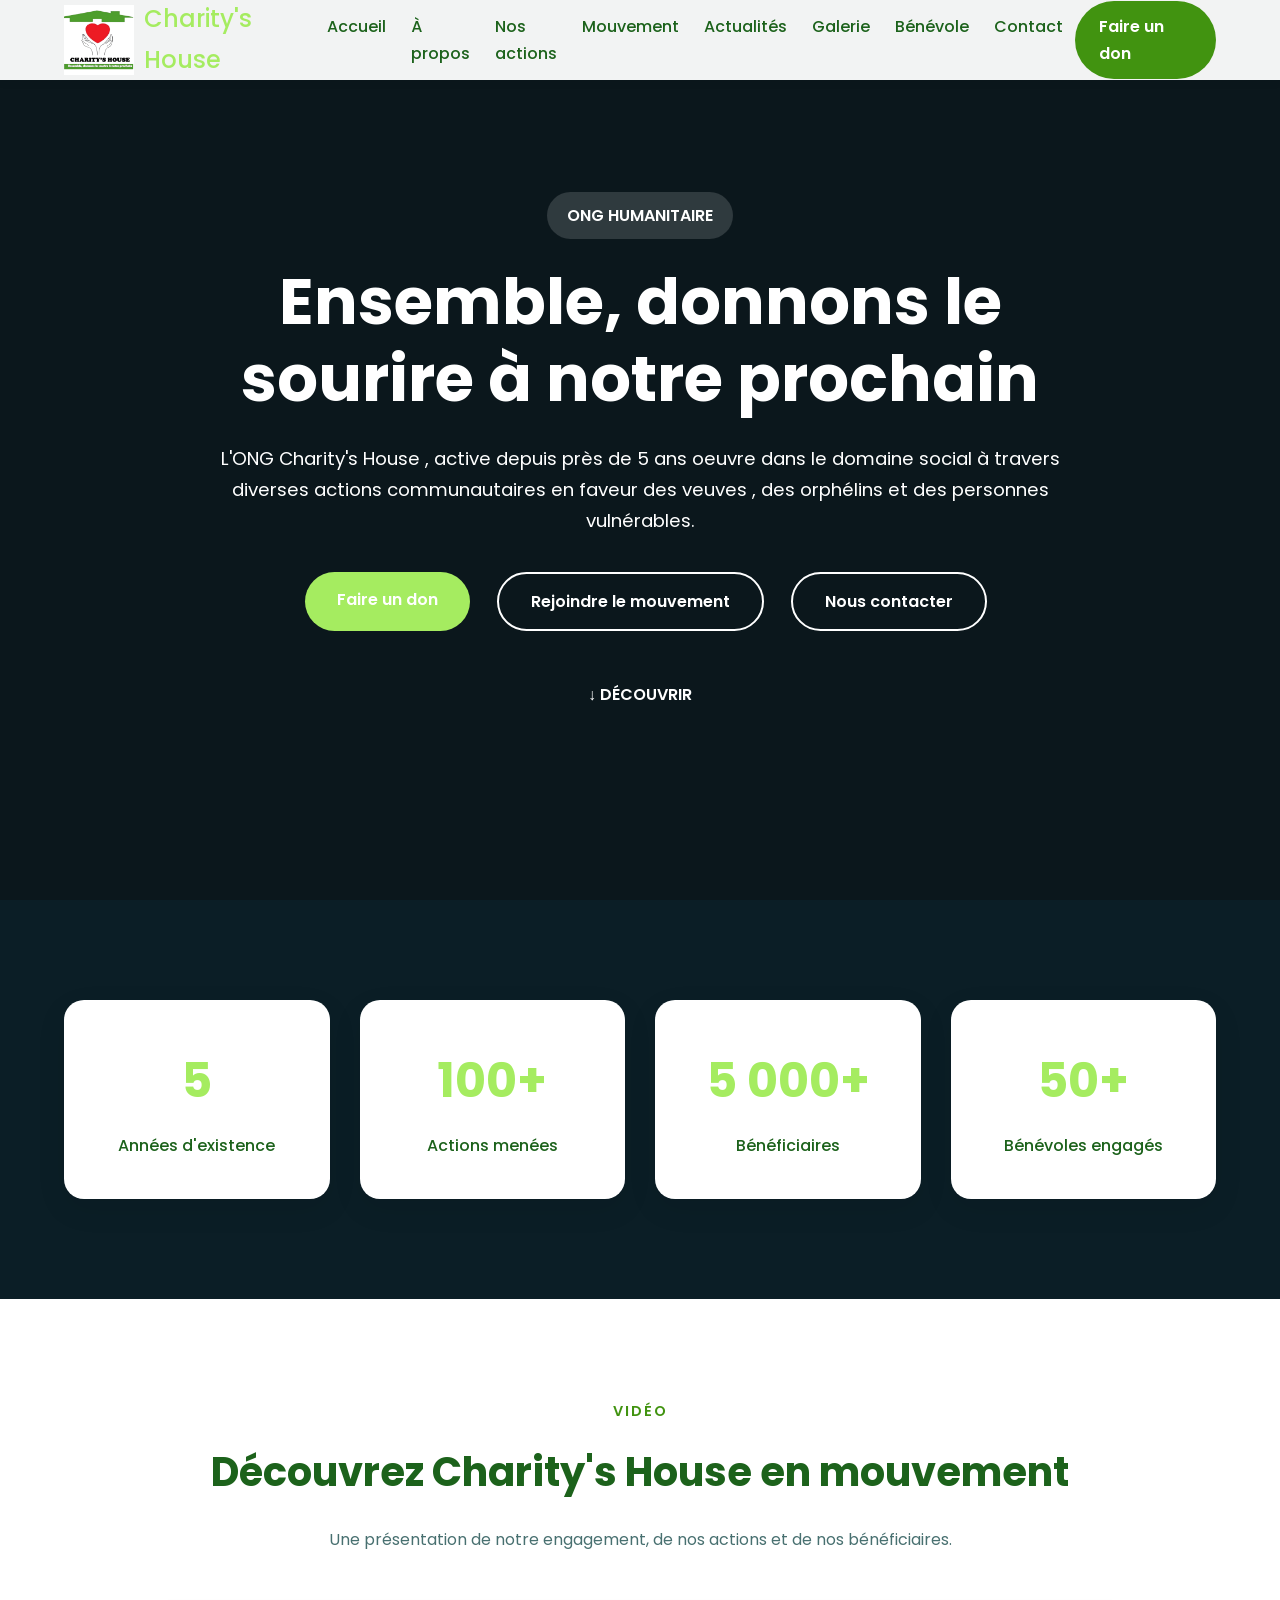
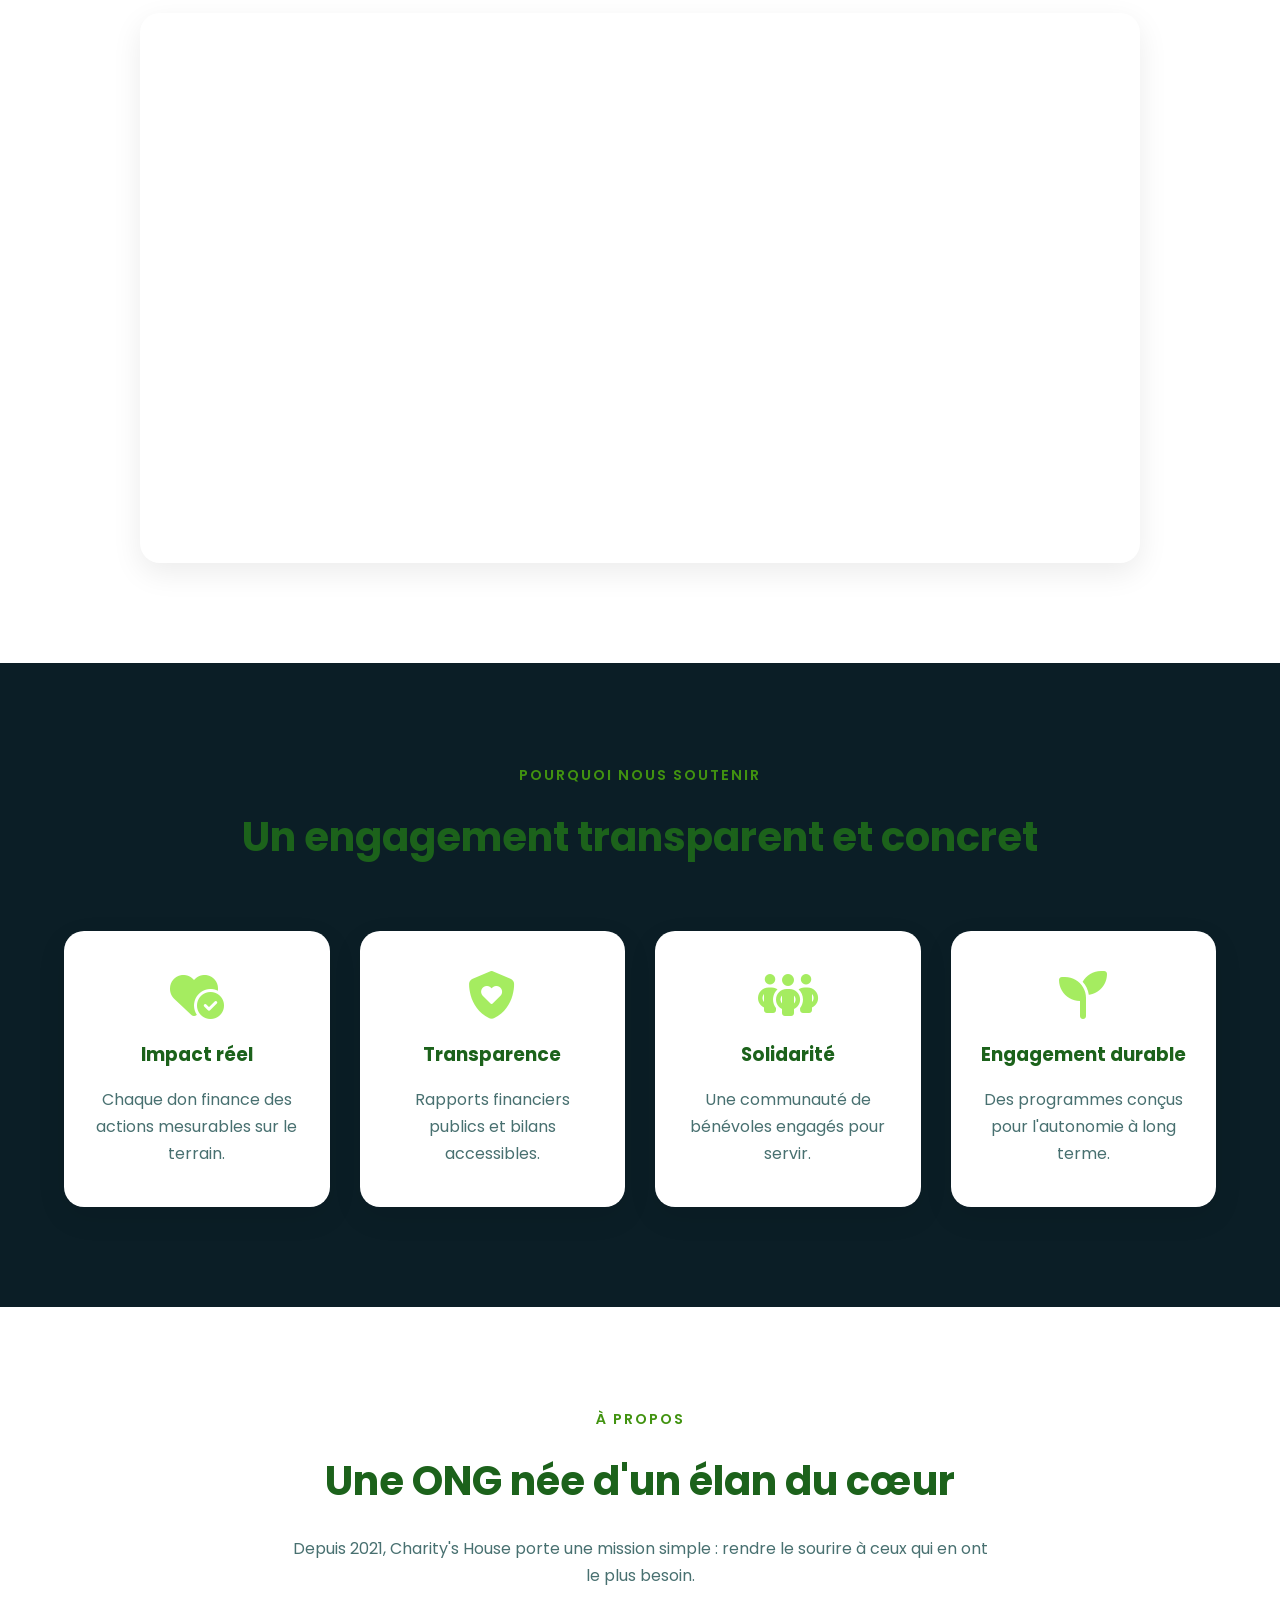
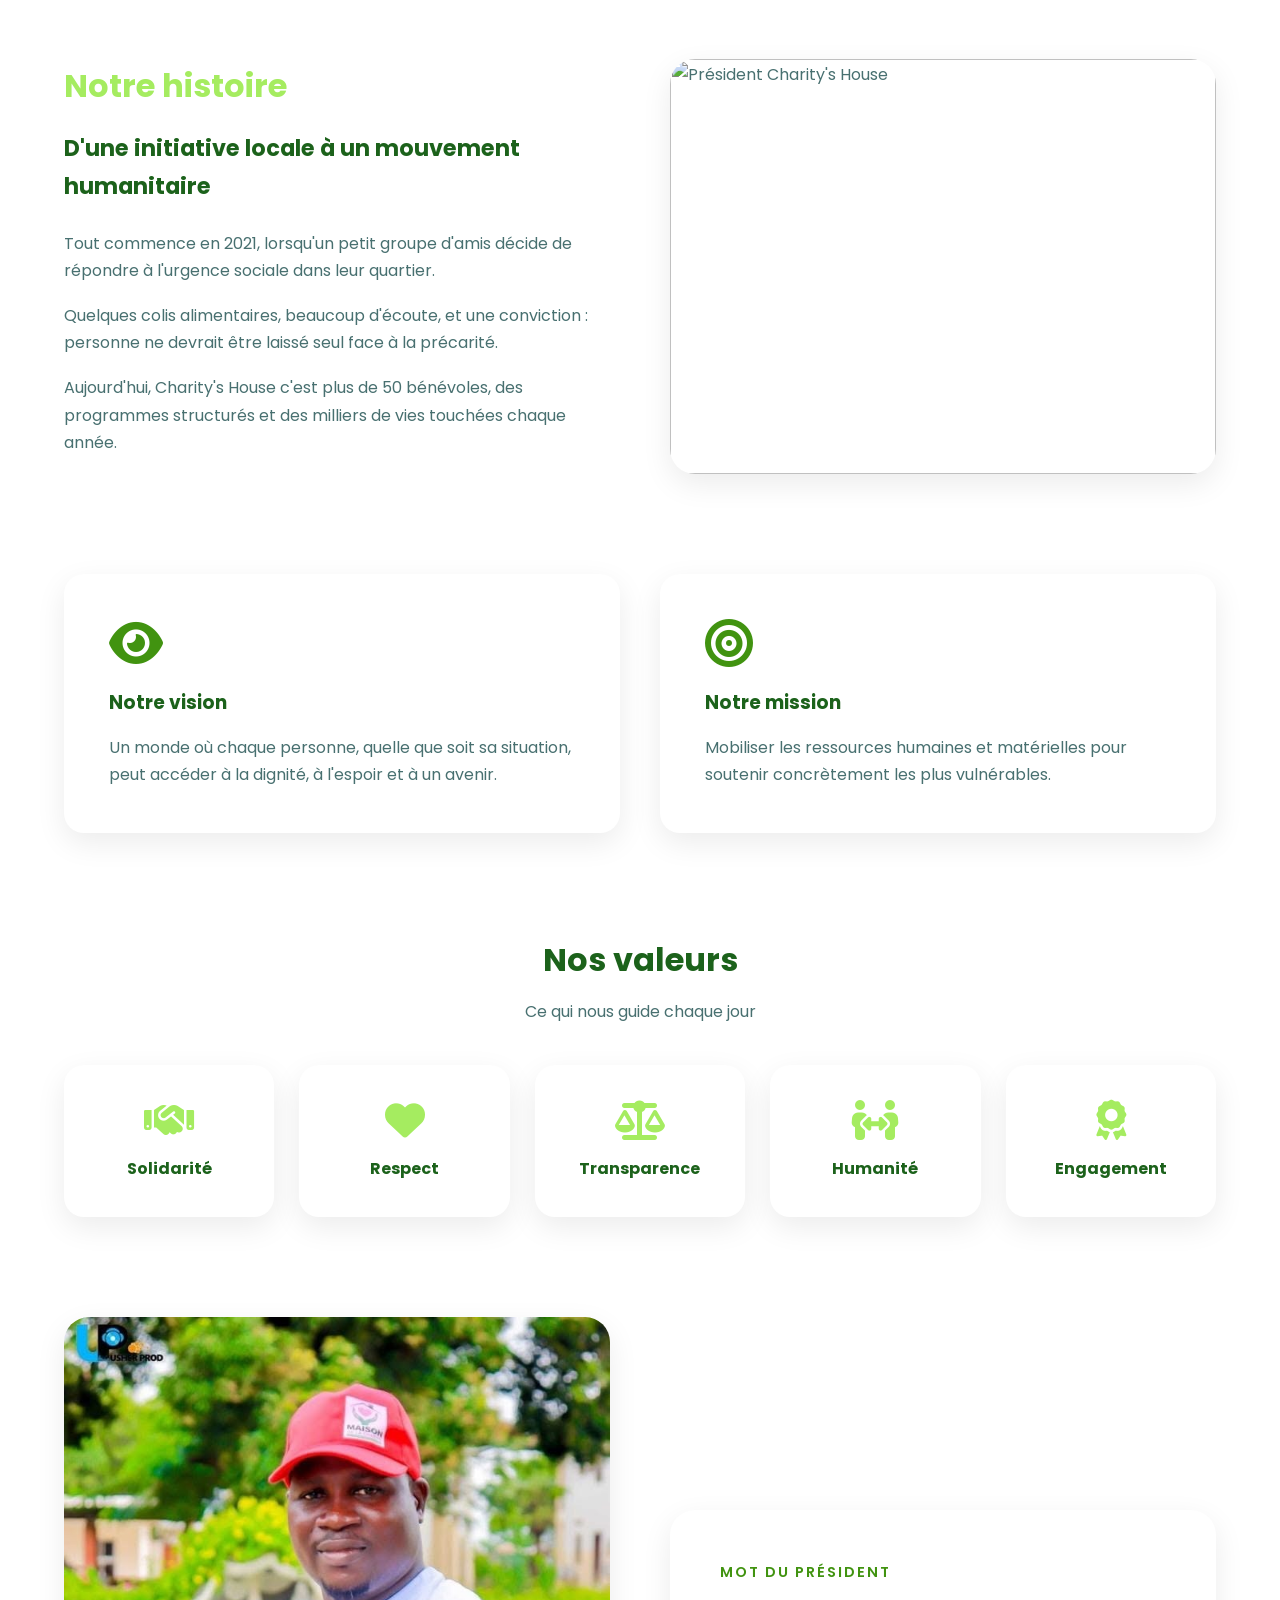
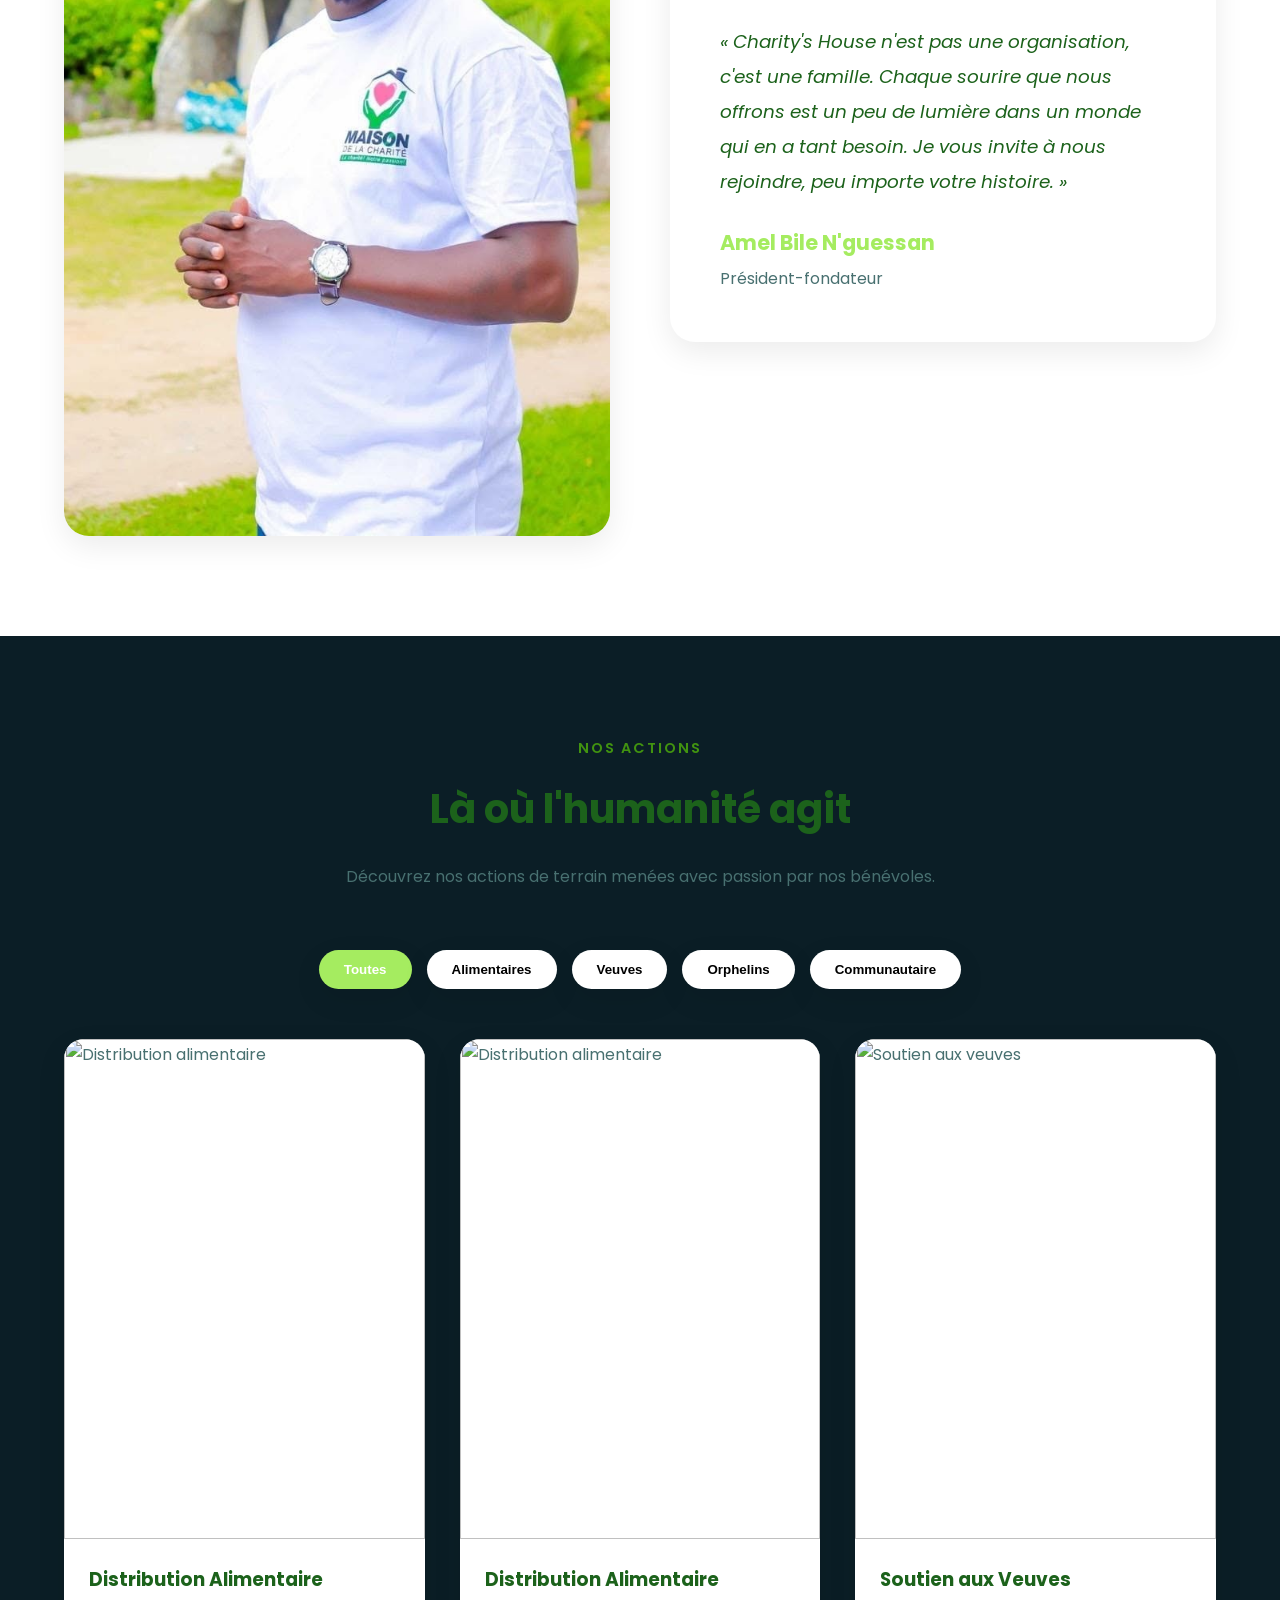
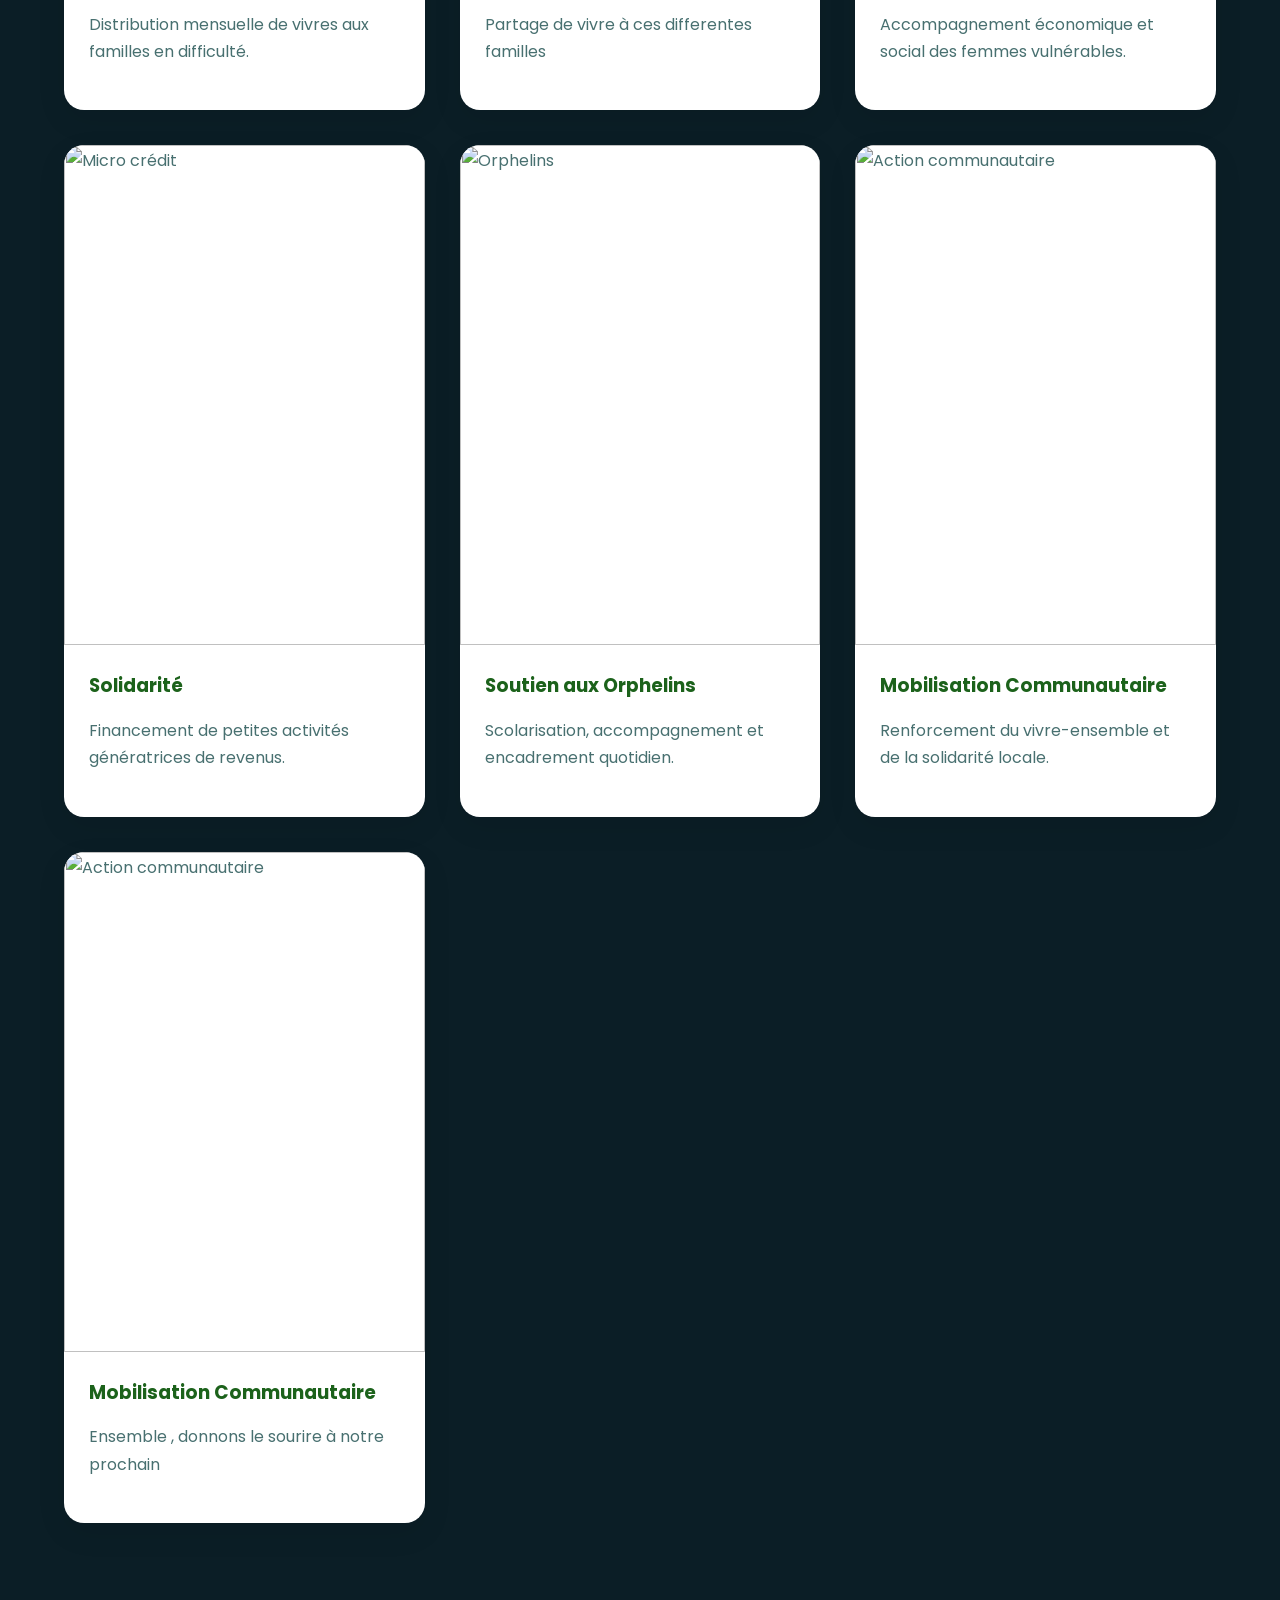
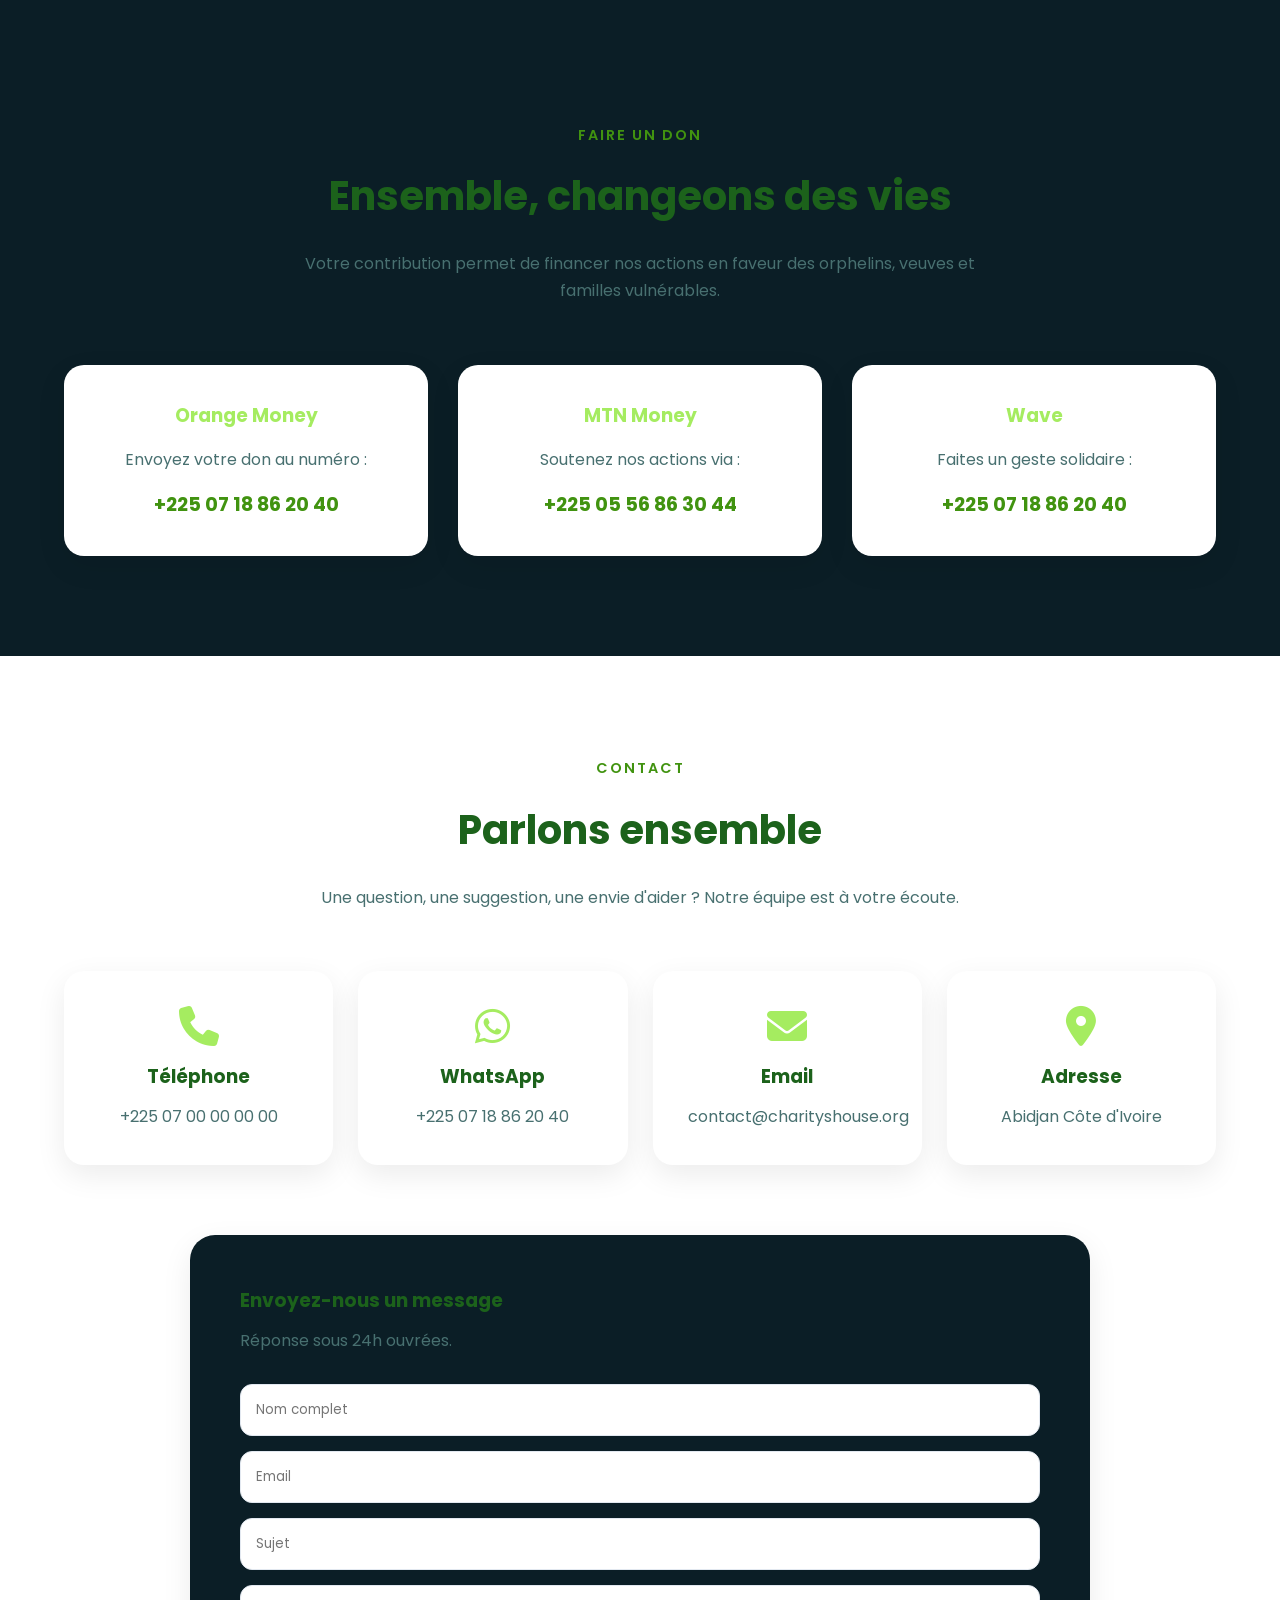
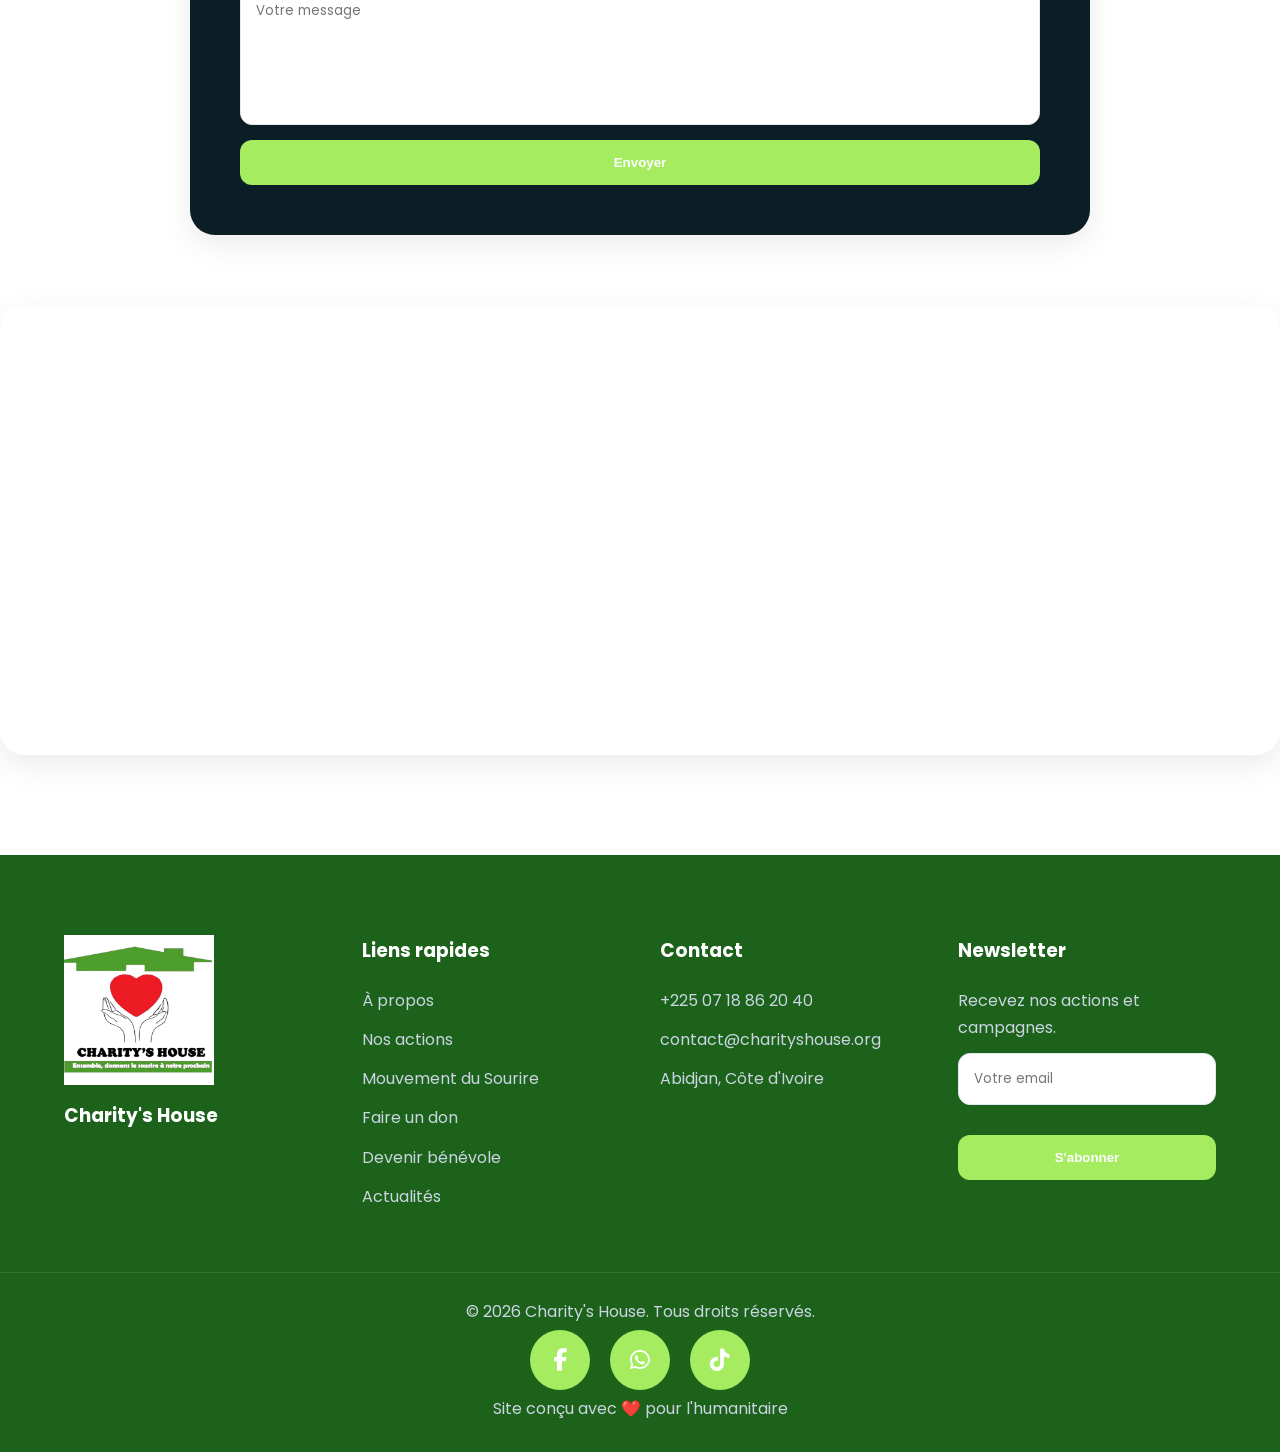
==== index.html @ 936abe43 "mon site initial de l ONG" ====
<html lang="en">
<head>
    <meta charset="UTF-8">
    <meta name="viewport" content="width=device-width, initial-scale=1.0">
    <title>Document</title>
    <link rel="stylesheet" href="https://cdnjs.cloudflare.com/ajax/libs/font-awesome/6.5.0/css/all.min.css">
    <link rel="stylesheet" href="css/style.css">
</head>
<body>
    <!-- ========================================= -->
<!-- HEADER -->
<!-- ========================================= -->

<header class="header">
    
    <div class="container nav-container">

        <div class="logo">
            <img src="assets/images/logo.png" alt="Logo Charity's House">
            <a href="index.html#accueil">
            <h2>Charity's House</h2>   
            </a>
        </div>

        <nav class="navbar">

            <ul class="nav-links">

                <li><a href="index.html#accueil">Accueil</a></li>
                <li><a href="index.html#apropos">À propos</a></li>
                <li><a href="index.html#actions">Nos actions</a></li>
                <li><a href="mouvement.html">Mouvement</a></li>
                <li><a href="actualite.html">Actualités</a></li>
                <li><a href="galerie.html">Galerie</a></li>
                <li><a href="benevole.html">Bénévole</a></li>
                <li><a href="index.html#contact">Contact</a></li>

            </ul>



        </nav>

        <a href="index.html#don" class="btn btn-don">
            Faire un don
        </a>

        <div class="menu-toggle">
            <i class="fa-solid fa-bars"></i>
        </div>

    </div>

</header>

<!-- ========================================= -->
<!-- HERO SECTION -->
<!-- ========================================= -->

<section id="accueil" class="hero">

    

    <div class="hero-overlay">

         
    </div>

    <div class="container hero-content">

        <span class="hero-tag">
            ONG HUMANITAIRE
        </span>

        <h1>
            Ensemble, donnons le sourire
            à notre prochain
        </h1>

        <p>
            L'ONG Charity's House , active depuis près de 5 ans oeuvre dans le domaine social à travers diverses actions communautaires en faveur des veuves , des orphélins et des personnes vulnérables.
        </p>

        <div class="hero-buttons">
            
            
            <a href="index.html#don" class="btn btn-primary">
             Faire un don
            </a>
            
            <a href="index.html#benevole" class="btn btn-outline">
                Rejoindre le mouvement
            </a>

            <a href="index.html#contact" class="btn btn-outline">
                Nous contacter
            </a>

        </div>

        <div class="scroll-down">

            <a href="index.html#stats">
                ↓ DÉCOUVRIR
            </a>

        </div>

    </div>

</section>

<!-- ========================================= -->
<!-- STATISTIQUES -->
<!-- ========================================= -->

<section id="stats" class="stats">

    <div class="container stats-grid">

        <div class="stat-card">

            <h2 class="counter">5</h2>

            <p>
                Années d'existence
            </p>

        </div>

        <div class="stat-card">

            <h2 class="counter">100+</h2>

            <p>
                Actions menées
            </p>


        </div>

        <div class="stat-card">

            <h2 class="counter">5 000+</h2>

            <p>
                Bénéficiaires
            </p>

        </div>

        <div class="stat-card">

            <h2 class="counter">50+</h2>

            <p>
                Bénévoles engagés
            </p>

        </div>

    </div>

</section>

<!-- ========================================= -->
<!-- VIDEO PRESENTATION -->
<!-- ========================================= -->

<section class="video-section">

    <div class="container">

        <div class="section-header">

            <span class="section-subtitle">
                VIDÉO
            </span>

            <h2>
                Découvrez Charity's House en mouvement
            </h2>

            <p>
                Une présentation de notre engagement,
                de nos actions et de nos bénéficiaires.
            </p>

        </div>

        <div class="video-wrapper">

            <iframe
                src="https://www.youtube.com/embed/"
                title="Présentation Charity's House"
                allowfullscreen>
            </iframe>

        </div>

    </div>

</section>

<!-- ========================================= -->
<!-- POURQUOI NOUS SOUTENIR -->
<!-- ========================================= -->

<section class="why-us">

    <div class="container">

        <div class="section-header">

            <span class="section-subtitle">
                POURQUOI NOUS SOUTENIR
            </span>

            <h2>
                Un engagement transparent et concret
            </h2>

        </div>

        <div class="why-grid">

            <div class="why-card">

                <i class="fa-solid fa-heart-circle-check"></i>

                <h3>Impact réel</h3>

                <p>
                    Chaque don finance des actions
                    mesurables sur le terrain.
                </p>

            </div>

            <div class="why-card">

                <i class="fa-solid fa-shield-heart"></i>

                <h3>Transparence</h3>

                <p>
                    Rapports financiers publics
                    et bilans accessibles.
                </p>

            </div>

            <div class="why-card">

                <i class="fa-solid fa-people-group"></i>

                <h3>Solidarité</h3>

                <p>
                    Une communauté de bénévoles
                    engagés pour servir.
                </p>

            </div>

            <div class="why-card">

                <i class="fa-solid fa-seedling"></i>

                <h3>Engagement durable</h3>

                <p>
                    Des programmes conçus
                    pour l'autonomie à long terme.
                </p>

            </div>

        </div>

    </div>

</section>

<!-- ========================================= -->
<!-- A PROPOS -->
<!-- ========================================= -->

<section id="apropos" class="about">

    <div class="container">

        <div class="section-header">

            <span class="section-subtitle">
                À PROPOS
            </span>

            <h2>
                Une ONG née d'un élan du cœur
            </h2>

            <p>
                Depuis 2021, Charity's House porte
                une mission simple :
                rendre le sourire à ceux qui en ont
                le plus besoin.
            </p>

        </div>

        <!-- HISTOIRE -->

        <div class="about-story">

            <div class="about-text">

                <h3>
                    Notre histoire
                </h3>

                <h4>
                    D'une initiative locale
                    à un mouvement humanitaire
                </h4>

                <p>
                    Tout commence en 2021,
                    lorsqu'un petit groupe d'amis décide
                    de répondre à l'urgence sociale
                    dans leur quartier.
                </p>

                <p>
                    Quelques colis alimentaires,
                    beaucoup d'écoute,
                    et une conviction :
                    personne ne devrait être laissé seul
                    face à la précarité.
                </p>

                <p>
                    Aujourd'hui,
                    Charity's House c'est plus de
                    50 bénévoles,
                    des programmes structurés
                    et des milliers de vies touchées
                    chaque année.
                </p>

            </div>

            <div class="about-image">

                <img src="assets/images/presi.jpg"
                    alt="Président Charity's House">

            </div>

        </div>

        <!-- VISION MISSION -->

        <div class="vision-mission">

            <div class="vision-card">

                <i class="fa-solid fa-eye"></i>

                <h3>
                    Notre vision
                </h3>

                <p>
                    Un monde où chaque personne,
                    quelle que soit sa situation,
                    peut accéder à la dignité,
                    à l'espoir et à un avenir.
                </p>

            </div>

            <div class="mission-card">

                <i class="fa-solid fa-bullseye"></i>

                <h3>
                    Notre mission
                </h3>

                <p>
                    Mobiliser les ressources humaines
                    et matérielles pour soutenir
                    concrètement les plus vulnérables.
                </p>

            </div>

        </div>

        <!-- VALEURS -->

        <div class="values-section">

            <h3>
                Nos valeurs
            </h3>

            <p>
                Ce qui nous guide chaque jour
            </p>

            <div class="values-grid">

                <div class="value-card">
                    <i class="fa-solid fa-handshake"></i>
                    <h4>Solidarité</h4>
                </div>

                <div class="value-card">
                    <i class="fa-solid fa-heart"></i>
                    <h4>Respect</h4>
                </div>

                <div class="value-card">
                    <i class="fa-solid fa-scale-balanced"></i>
                    <h4>Transparence</h4>
                </div>

                <div class="value-card">
                    <i class="fa-solid fa-people-arrows"></i>
                    <h4>Humanité</h4>
                </div>

                <div class="value-card">
                    <i class="fa-solid fa-award"></i>
                    <h4>Engagement</h4>
                </div>

            </div>

        </div>

        <!-- MOT DU PRESIDENT -->

        <div class="president-section">

            <div class="president-photo">

                <img src="assets/images/presidenta.jpeg"
                    alt="Président Charity's House">

            </div>

            <div class="president-message">

                <span class="section-subtitle">
                    MOT DU PRÉSIDENT
                </span>

                <blockquote>

                    « Charity's House n'est pas une organisation,
                    c'est une famille.

                    Chaque sourire que nous offrons
                    est un peu de lumière dans un monde
                    qui en a tant besoin.

                    Je vous invite à nous rejoindre,
                    peu importe votre histoire. »

                </blockquote>

                <h4>
                    Amel Bile N'guessan
                </h4>

                <p>
                    Président-fondateur
                </p>

            </div>

        </div>

    </div>

</section>

<!-- ========================================= -->
<!-- NOS ACTIONS -->
<!-- ========================================= -->

<section id="actions" class="actions">

    <div class="container">

        <div class="section-header">

            <span class="section-subtitle">
                NOS ACTIONS
            </span>

            <h2>
                Là où l'humanité agit
            </h2>

            <p>
                Découvrez nos actions de terrain
                menées avec passion par nos bénévoles.
            </p>

        </div>

        <!-- FILTRES -->

        <div class="action-filters">

            <button class="filter-btn active" data-filter="all">  Toutes </button>
            
            <button class="filter-btn" data-filter="alimentaire"> Alimentaires</button>
            
            <button class="filter-btn" data-filter="veuve"> Veuves </button>

            <button class="filter-btn" data-filter="orphelin">   Orphelins </button>

            <button class="filter-btn" data-filter="communautaire"> Communautaire </button>

        </div>

        <!-- CARTES ACTIONS -->

        <div class="actions-grid">

            <!-- Action 1 -->
            <div class="action-card" data-category="alimentaire">

                <img src="assets/images/aide.jpg"
                    alt="Distribution alimentaire">

                <div class="action-content">

                    <h3>  Distribution Alimentaire </h3>
                    

                    <p> Distribution mensuelle de vivres  aux familles en difficulté. </p>

                    <!--

                    <div class="action-info">

                        <span>
                            📅 15 Mars 2026
                        </span>

                        <span>
                            📍 Abidjan
                        </span>

                        <span>
                            👥 450 bénéficiaires
                        </span>

                    </div> -->
                   
                
                </div>

            </div>

            <div class="action-card" data-category="alimentaire">

            <img src="assets/images/food.jpg" alt="Distribution alimentaire">

    <div class="action-content">

        <h3>Distribution Alimentaire</h3>

        <p>
            Partage de vivre  à ces differentes familles
        </p>

    </div>

</div>

            <!-- Action 2 -->
            <!-- Action 3 -->

            
                <div class="action-card" data-category="veuve">

                <img src="assets/images/vives.jpg"
                    alt="Soutien aux veuves">

                <div class="action-content">

                    <h3>   Soutien aux Veuves </h3>

                    <p> Accompagnement économique  et social des femmes vulnérables.</p>
                    <!--

                    <div class="action-info">

                        <span>📅 12 Mai 2026</span>
                        <span>📍 Yamoussoukro</span>
                        <span>👥 150 bénéficiaires</span>

                    </div> -->

                </div>
            </div>

            <div class="action-card" data-category="veuve">

    <img src="assets/images/money.jpg" alt="Micro crédit">

    <div class="action-content">

        <h3> Solidarité</h3>

        <p>
            Financement de petites activités génératrices de revenus.
        </p>

    </div>

</div>

            <!-- Action 4 -->

            
                <div class="action-card" data-category="orphelin">

                <img src="assets/images/sacs.jpg"
                    alt="Orphelins">

                <div class="action-content">
                    <h3>  Soutien aux Orphelins</h3>

                    <p>   Scolarisation, accompagnement et encadrement quotidien. </p>
                    <!--

                    <div class="action-info">

                        <span>📅 18 Juin 2026</span>
                        <span>📍 Daloa</span>
                        <span>👥 220 bénéficiaires</span>

                    </div> -->

                </div>

            </div>

            

            <!-- Action 5 -->

            

            <div class="action-card" data-category="communautaire">

                <img src="assets/images/simple.jpg"
                    alt="Action communautaire">

                <div class="action-content">
                
                    <h3>
                        Mobilisation Communautaire
                    </h3>

                    <p>
                        Renforcement du vivre-ensemble
                        et de la solidarité locale.
                    </p>
                    <!--

                    <div class="action-info">

                        <span>📅 30 Juin 2026</span>
                        <span>📍 Korhogo</span>
                        <span>👥 600 bénéficiaires</span>

                    </div> -->

                </div>

            </div>

            <div class="action-card" data-category="communautaire">

                <img src="assets/images/partage.jpg"
                    alt="Action communautaire">

                <div class="action-content">
                
                    <h3>
                        Mobilisation Communautaire
                    </h3>

                    <p>
                        Ensemble , donnons le sourire à notre prochain
                    </p>
                    <!--

                    <div class="action-info">

                        <span>📅 30 Juin 2026</span>
                        <span>📍 Korhogo</span>
                        <span>👥 600 bénéficiaires</span>

                    </div> -->

                </div>

            </div>


            

</section>

<!-- ========================================= -->
<!-- MOUVEMENT DU SOURIRE -->
<!-- ========================================= -->


<section id="don" class="donation">

    <div class="container">

        <div class="section-header">

            <span class="section-subtitle">
                FAIRE UN DON
            </span>

            <h2>
                Ensemble, changeons des vies
            </h2>

            <p>
                Votre contribution permet de financer
                nos actions en faveur des orphelins,
                veuves et familles vulnérables.
            </p>

        </div>

        <div class="donation-grid">

            <div class="don-card">

                <h3>Orange Money</h3>

                <p>
                    Envoyez votre don au numéro :
                </p>

                <strong>
                    +225 07 18 86 20 40
                </strong>

            </div>

            <div class="don-card">

                <h3>MTN Money</h3>

                <p>
                    Soutenez nos actions via :
                </p>

                <strong>
                    +225 05 56 86 30 44
                </strong>

            </div>

            <div class="don-card">

                <h3>Wave</h3>

                <p>
                    Faites un geste solidaire :
                </p>

                <strong>
                    +225 07 18 86 20 40
                </strong>

            </div>

        </div>

        <!-- 

        <div class="donation-progress">

            <h3>
                Objectif annuel
            </h3>

            <p>
                7 500 000 FCFA collectés sur
                10 000 000 FCFA
            </p>

            <div class="progress-bar">

                <div class="progress-fill">

                    75%

                </div>

            </div>

        </div>
    -->

    </div>

</section>

<!-- ========================================= -->
<!-- CONTACT -->
<!-- ========================================= -->

<section id="contact" class="contact">

    <div class="container">

        <div class="section-header">

            <span class="section-subtitle">
                CONTACT
            </span>

            <h2>
                Parlons ensemble
            </h2>

            <p>
                Une question, une suggestion,
                une envie d'aider ?
                Notre équipe est à votre écoute.
            </p>

        </div>

        <!-- INFOS CONTACT -->

        <div class="contact-info">

            <div class="contact-card">

                <i class="fa-solid fa-phone"></i>

                <h3>Téléphone</h3>

                <p>
                    +225 07 00 00 00 00
                </p>

            </div>

            <div class="contact-card">

                <i class="fa-brands fa-whatsapp"></i>

                <h3>WhatsApp</h3>

                <p>
                    +225 07 18 86 20 40
                </p>

            </div>

            <div class="contact-card">

                <i class="fa-solid fa-envelope"></i>

                <h3>Email</h3>

                <p>
                    contact@charityshouse.org
                </p>

            </div>

            <div class="contact-card">

                <i class="fa-solid fa-location-dot"></i>

                <h3>Adresse</h3>

                <p>
                     Abidjan
                    Côte d'Ivoire
                </p>

            </div>

        </div>

        <!-- RESEAUX SOCIAUX -->

        </div>

        <!-- FORMULAIRE CONTACT -->

        <div class="contact-form-container">

            <div class="contact-form">

                <h3>
                    Envoyez-nous un message
                </h3>

                <p>
                    Réponse sous 24h ouvrées.
                </p>

                <form>

                    <input type="text"
                        placeholder="Nom complet">

                    <input type="email"
                        placeholder="Email">

                    <input type="text"
                        placeholder="Sujet">

                    <textarea
                        placeholder="Votre message"></textarea>

                    <button type="submit">
                        Envoyer
                    </button>

                </form>

            </div>

        </div>

        <!-- GOOGLE MAPS -->

        <div class="map-container">

            <iframe
                src="https://www.google.com/maps/embed?pb="
                allowfullscreen=""
                loading="lazy">
            </iframe>

        </div>

    </div>

</section>

<!-- ========================================= -->
<!-- FOOTER -->
<!-- ========================================= -->



<footer class="footer">

    <div class="container">

        <div class="footer-grid">

            <!-- COLONNE 1 -->

            <div class="footer-col">
                <img src="assets/images/logo.png" alt="Logo Charity's House">

                <h3>
                    Charity's House
                </h3>

                

            </div>

            <!-- COLONNE 2 -->

            <div class="footer-col">

                <h3>
                    Liens rapides
                </h3>

                <ul>

                    <li>
                        <a href="index.html#apropos">
                            À propos
                        </a>
                    </li>

                    <li>
                        <a href="index.html#actions">
                            Nos actions
                        </a>
                    </li>

                    <li>
                        <a href="mouvement.html">
                            Mouvement du Sourire
                        </a>
                    </li>

                    <li>
                        <a href="index.html#don">
                            Faire un don
                        </a>
                    </li>

                    <li>
                        <a href="benevole.html">
                            Devenir bénévole
                        </a>
                    </li>

                    <li>
                        <a href="actualite.html">
                            Actualités
                        </a>
                    </li>

                </ul>

            </div>

            <!-- COLONNE 3 -->

            <div class="footer-col">

                <h3>
                    Contact
                </h3>

                <p>
                    +225 07 18 86 20 40
                </p>

                <p>
                    contact@charityshouse.org
                </p>

                <p>
                    Abidjan, Côte d'Ivoire
                </p>

            </div>

            <!-- COLONNE 4 -->

            <div class="footer-col">

                <h3>
                    Newsletter
                </h3>

                <p>
                    Recevez nos actions et campagnes.
                </p>

                <form>

                    <input
                        type="email"
                        placeholder="Votre email">

                    <button type="submit">
                        S'abonner
                    </button>

                </form>

            </div>

        </div>

        <!-- RESEAUX FOOTER -->
   

        </div>

        <!-- COPYRIGHT -->
         

        <div class="footer-bottom">

            <p>
                © 2026 Charity's House.
                Tous droits réservés.
            </p>

            <p>
                <p class="social-icons">
                <a href="https://www.facebook.com/share/g/18X92s5UuZ/"><i class="fa-brands fa-facebook-f"></i></a>
                <a href="#"><i class="fa-brands fa-whatsapp"></i></a>
                <a href="#"><i class="fa-brands fa-tiktok"></i></a>
                
            </p>
            

            <p>
                Site conçu avec ❤️ pour l'humanitaire
            </p>

        </div>

    </div>

</footer>

<script src="js/script.js"></script>      

</body>
</html>
---- css/style.css ----
/* ========================================= */
/* GOOGLE FONT */
/* ========================================= */

@import url('https://fonts.googleapis.com/css2?family=Poppins:wght@300;400;500;600;700;800&display=swap');

/* ========================================= */
/* VARIABLES */
/* ========================================= */


:root {

    --primary-color: #a5ec60;
    --secondary-color: #419310;

    --dark-color: #1c621b;
    --text-color: #487070;

    --white-color: #18333d;
    --light-color: #0b1e26;

    --border-color: #E2E8F0;

    --shadow:
        0 10px 30px rgba(0, 0, 0, 0.08);

    --transition: 0.3s ease;

    --max-width: 1200px;
} 

/* ========================================= */
/* RESET */
/* ========================================= */

* {
    margin: 0;
    padding: 0;
    box-sizing: border-box;
}

html {
    scroll-behavior: smooth;
}

body {

    font-family: 'Poppins', sans-serif;

    background: var(--white-color);

    color: var(--text-color);

    line-height: 1.7;

    overflow-x: hidden;
}

img {

    width: 100%;
    display: block;
    
}

a {

    text-decoration: none;
}

ul {

    list-style: none;
}

section {

    padding: 100px 0;
}

/* ========================================= */
/* CONTAINER */
/* ========================================= */

.container {

    width: 90%;
    max-width: var(--max-width);

    margin: auto;
}

/* ========================================= */
/* SECTION HEADER */
/* ========================================= */

.section-header {

    text-align: center;

    margin-bottom: 60px;
}

.section-subtitle {

    display: inline-block;

    color: var(--secondary-color);

    font-size: 0.9rem;

    font-weight: 600;

    letter-spacing: 2px;

    text-transform: uppercase;

    margin-bottom: 15px;
}

.section-header h2 {

    font-size: 2.5rem;

    color: var(--dark-color);

    margin-bottom: 20px;
}

.section-header p {

    max-width: 700px;

    margin: auto;
}

/* ========================================= */
/* BOUTONS */
/* ========================================= */

.btn {

    display: inline-block;

    padding: 14px 32px;
    margin-left: 12px;

    border-radius: 50px;

    font-weight: 600;

    transition: var(--transition);
}

.btn-primary {

    background: var(--primary-color);

    color: white;
}

.btn-primary:hover {

    background: #246b43;

    transform: translateY(-3px);
}

.btn-outline {

    border: 2px solid white;

    color: white;
}

.btn-outline:hover {

    background: white;

    color: var(--primary-color);
}

.btn-don {

    background: var(--secondary-color);

    color: white;

    padding: 12px 24px;

    border-radius: 50px;

    font-weight: 600;
}

.btn-don:hover {

    transform: translateY(-3px);
}

/* ========================================= */
/* HEADER */
/* ========================================= */

.header {

    position: fixed;

    top: 0;
    left: 0;

    width: 100%;
    

    z-index: 1000;

    background: rgba(255, 255, 255, 0.95);

    backdrop-filter: blur(10px);

    box-shadow: 0 2px 10px rgba(0,0,0,0.05);
}

.nav-container {

    display: flex;

    justify-content: space-between;

    align-items: center;

    height: 80px;
}

.logo {
    display: flex;
    align-items: center;
    gap: 12px;
    gap: 10px;
    margin-right: 15px;
    
}


.logo img {
    width: 70px;
    height: 70px;
    object-fit: contain;
}

.logo a {
    text-decoration: none;
}

.logo h2 {
    color: var(--primary-color);
    font-size: 1.5rem;
    font-weight: 700;
    margin: 0;
}
.logo h2 {

    color: var(--primary-color);
    ;

    font-size: 1.5rem;

    font-weight: 500;
}


.nav-links {

    display: flex;

    gap: 25px;
}

.nav-links a {

    color: var(--dark-color);

    font-weight: 500;

    transition: var(--transition);
}

.nav-links a:hover {

    color: var(--primary-color);
}

.menu-toggle {

    display: none;

    font-size: 1.8rem;

    cursor: pointer;

    color: var(--dark-color);
}

/* ========================================= */
/* HERO SECTION */
/* ========================================= */

.hero {

    min-height: 100vh;

    background:
        linear-gradient(
            rgba(0,0,0,0.55),
            rgba(0,0,0,0.55)
        ),
        url('../assets/images/aide.jpg');

    background-position: center;

    background-size: cover;

    background-repeat: no-repeat;

    display: flex;

    justify-content: center;

    align-items: center;

    text-align: center;

    position: relative;

    color: white;
}

.hero-content {

    max-width: 850px;
}

.hero-tag {

    display: inline-block;

    background: rgba(255,255,255,0.15);

    padding: 10px 20px;

    border-radius: 50px;

    margin-bottom: 25px;

    font-weight: 600;
}

.hero h1 {

    font-size: 4rem;

    line-height: 1.2;

    margin-bottom: 25px;
}

.hero p {

    font-size: 1.15rem;

    margin-bottom: 35px;
}

.hero-buttons {

    display: flex;

    justify-content: center;

    gap: 15px;

    flex-wrap: wrap;
}

.scroll-down {

    margin-top: 50px;

    animation: bounce 2s infinite;
}

.scroll-down a {

    color: white;

    font-weight: 600;
}

/* ========================================= */
/* ANIMATION */
/* ========================================= */

@keyframes bounce {

    0%,
    20%,
    50%,
    80%,
    100% {
        transform: translateY(0);
    }

    40% {
        transform: translateY(-10px);
    }

    60% {
        transform: translateY(-5px);
    }
}

/* ========================================= */
/* STATISTIQUES */
/* ========================================= */

.stats {

    background: var(--light-color);
}

.stats-grid {

    display: grid;

    grid-template-columns:
        repeat(auto-fit, minmax(220px, 1fr));

    gap: 30px;
}

.stat-card {

    background: white;

    text-align: center;

    padding: 40px 25px;

    border-radius: 20px;

    box-shadow: var(--shadow);

    transition: var(--transition);
}

.stat-card:hover {

    transform: translateY(-8px);
}

.stat-card h2 {

    color: var(--primary-color);

    font-size: 3rem;

    margin-bottom: 10px;
}

.stat-card p {

    color: var(--dark-color);

    font-weight: 500;
}

/* ========================================= */
/* VIDEO SECTION */
/* ========================================= */

.video-section {

    background: #ffffff;
}

.video-wrapper {

    width: 100%;

    max-width: 1000px;

    margin: auto;

    border-radius: 20px;

    overflow: hidden;

    box-shadow: var(--shadow);
}

.video-wrapper iframe {

    width: 100%;

    height: 550px;

    border: none;
}

/* ========================================= */
/* WHY US */
/* ========================================= */

.why-us {

    background: var(--light-color);
}

.why-grid {

    display: grid;

    grid-template-columns: repeat(auto-fit, minmax(250px, 1fr));

    gap: 30px;
}

.why-card {

    background: white;

    padding: 40px 30px;

    border-radius: 20px;

    text-align: center;

    box-shadow: var(--shadow);

    transition: var(--transition);
}

.why-card:hover {

    transform: translateY(-10px);
}

.why-card i {

    font-size: 3rem;

    color: var(--primary-color);

    margin-bottom: 20px;
}

.why-card h3 {

    color: var(--dark-color);

    margin-bottom: 15px;
}

/* ========================================= */
/* ABOUT */
/* ========================================= */

.about {

    background: #ffffff;
}

/* ========================================= */
/* ABOUT STORY */
/* ========================================= */

.about-story {

    display: grid;

    grid-template-columns: 1fr 1fr;

    gap: 60px;

    align-items: center;

    margin-top: 70px;

    margin-bottom: 100px;
}

.about-text h3 {

    font-size: 2rem;

    color: var(--primary-color);

    margin-bottom: 15px;
}

.about-text h4 {

    font-size: 1.4rem;

    color: var(--dark-color);

    margin-bottom: 25px;
}

.about-text p {

    margin-bottom: 18px;
}

.about-image img {

    border-radius: 25px;

    box-shadow: var(--shadow);

    object-fit: cover;
}

/* ========================================= */
/* VISION MISSION */
/* ========================================= */

.vision-mission {

    display: grid;

    grid-template-columns: repeat(2, 1fr);

    gap: 40px;

    margin-bottom: 100px;
}

.vision-card,
.mission-card {

    background: white;

    padding: 45px;

    border-radius: 20px;

    box-shadow: var(--shadow);

    transition: var(--transition);
}

.vision-card:hover,
.mission-card:hover {

    transform: translateY(-10px);
}

.vision-card i,
.mission-card i {

    font-size: 3rem;

    color: var(--secondary-color);

    margin-bottom: 20px;
}

.vision-card h3,
.mission-card h3 {

    color: var(--dark-color);

    margin-bottom: 15px;
}

/* ========================================= */
/* VALEURS */
/* ========================================= */

.values-section {

    margin-bottom: 100px;

    text-align: center;
}

.values-section h3 {

    font-size: 2rem;

    color: var(--dark-color);

    margin-bottom: 10px;
}

.values-section p {

    margin-bottom: 40px;
}

.values-grid {

    display: grid;

    grid-template-columns: repeat(auto-fit, minmax(180px, 1fr));

    gap: 25px;
}

.value-card {

    background: white;

    padding: 35px 20px;

    border-radius: 20px;

    box-shadow: var(--shadow);

    transition: var(--transition);
}

.value-card:hover {

    transform: translateY(-8px);
}

.value-card i {

    font-size: 2.5rem;

    color: var(--primary-color);

    margin-bottom: 15px;
}

.value-card h4 {

    color: var(--dark-color);
}

/* ========================================= */
/* PRESIDENT SECTION */
/* ========================================= */

.president-section {

    display: grid;

    grid-template-columns: 1fr 1fr;

    gap: 60px;

    align-items: center;
}

.president-photo img {

    border-radius: 25px;

    box-shadow: var(--shadow);
}

.president-message {

    background: white;

    padding: 50px;

    border-radius: 25px;

    box-shadow: var(--shadow);
}

.president-message blockquote {

    font-size: 1.15rem;

    line-height: 1.9;

    font-style: italic;

    color: var(--dark-color);

    margin: 25px 0;
}

.president-message h4 {

    color: var(--primary-color);

    font-size: 1.3rem;

    margin-bottom: 5px;
}

/* ========================================= */
/* ANIMATION FADE */
/* ========================================= */

.why-card,
.stat-card,
.value-card,
.vision-card,
.mission-card {

    animation: fadeUp 1s ease;
}

@keyframes fadeUp {

    from {

        opacity: 0;

        transform: translateY(30px);
    }

    to {

        opacity: 1;

        transform: translateY(0);
    }
}

/* ========================================= */
/* TABLETTE */
/* ========================================= */

@media (max-width: 992px) {

    .about-story {

        grid-template-columns: 1fr;

        text-align: center;
    }

    .vision-mission {

        grid-template-columns: 1fr;
    }

    .president-section {

        grid-template-columns: 1fr;

        text-align: center;
    }

    .video-wrapper iframe {

        height: 450px;
    }
}

/* ========================================= */
/* MOBILE */
/* ========================================= */

@media (max-width: 768px) {

    .section-header h2 {

        font-size: 2rem;
    }

    .about-text h3 {

        font-size: 1.7rem;
    }

    .about-text h4 {

        font-size: 1.2rem;
    }

    .video-wrapper iframe {

        height: 300px;
    }

    .president-message {

        padding: 30px;
    }
}

/* ========================================= */
/* NOS ACTIONS */
/* ========================================= */

.actions {

    background: var(--light-color);
}

/* FILTRES */

.action-filters {

    display: flex;

    justify-content: center;

    flex-wrap: wrap;

    gap: 15px;

    margin-bottom: 50px;
}

.filter-btn {

    border: none;

    background: white;

    padding: 12px 25px;

    border-radius: 50px;

    cursor: pointer;

    font-weight: 600;

    transition: var(--transition);

    box-shadow: var(--shadow);
}

.filter-btn:hover,
.filter-btn.active {

    background: var(--primary-color);

    color: white;
}

/* GRID ACTIONS */

.actions-grid {

    display: grid;

    grid-template-columns: repeat(auto-fit, minmax(320px, 1fr));

    gap: 35px;
}

/* CARTE ACTION */

.action-card {

    background: white;

    border-radius: 20px;

    overflow: hidden;

    box-shadow: var(--shadow);

    transition: var(--transition);
}

.action-card:hover {

    transform: translateY(-10px);
}

.action-card img {

    width: 100%;

    height: 500px;

    
}

.action-content {

    padding: 25px;
}

.action-content h3 {

    color: var(--dark-color);

    margin-bottom: 15px;
}

.action-content p {

    margin-bottom: 20px;
}

.action-info {

    display: flex;

    flex-direction: column;

    gap: 8px;

    font-size: 0.9rem;

    color: var(--text-color);
}

/* ========================================= */
/* MOUVEMENT DU SOURIRE */
/* ========================================= */

.movement {

    background: white;
}

/* ========================================= */
/* TEMOIGNAGES */
/* ========================================= */

.testimonials-grid {

    display: grid;

    grid-template-columns: repeat(auto-fit, minmax(300px, 1fr));

    gap: 30px;

    margin-top: 60px;

    margin-bottom: 100px;
}

.testimonial-card {

    background: white;

    text-align: center;

    padding: 35px;

    border-radius: 20px;

    box-shadow: var(--shadow);

    transition: var(--transition);
}

.testimonial-card:hover {

    transform: translateY(-10px);
}

.testimonial-card img {

    width: 120px;

    height: 120px;

    border-radius: 50%;

    object-fit: cover;

    margin: auto;

    margin-bottom: 25px;

    border: 5px solid var(--primary-color);
}

.testimonial-card p {

    font-style: italic;

    margin-bottom: 20px;
}

.testimonial-card h4 {

    color: var(--primary-color);

    margin-bottom: 5px;
}

/* ========================================= */
/* HISTOIRES */
/* ========================================= */

.stories-section {

    margin-bottom: 100px;
}

.stories-section h3 {

    text-align: center;

    font-size: 2rem;

    color: var(--dark-color);

    margin-bottom: 40px;
}

.stories-grid {

    display: grid;

    grid-template-columns: repeat(auto-fit, minmax(320px, 1fr));

    gap: 30px;
}

.story-card {

    background: white;

    border-radius: 20px;

    overflow: hidden;

    box-shadow: var(--shadow);

    transition: var(--transition);
}

.story-card:hover {

    transform: translateY(-10px);
}

.story-card img {

    width: 100%;

    height: 250px;

    object-fit: cover;
}

.story-card h4 {

    padding: 20px 20px 10px;

    color: var(--dark-color);
}

.story-card p {

    padding: 0 20px 20px;
}

/* ========================================= */
/* AVANT APRES */
/* ========================================= */

.before-after-section {

    margin-bottom: 100px;

    text-align: center;
}

.before-after-section h3 {

    font-size: 2rem;

    margin-bottom: 15px;

    color: var(--dark-color);
}

.before-after-container {

    margin-top: 40px;

    border-radius: 25px;

    overflow: hidden;

    box-shadow: var(--shadow);
}

.before-after-container img {

    width: 100%;

    height: 500px;

    object-fit: cover;
}

/* ========================================= */
/* VIDEOS EMOTIONNELLES */
/* ========================================= */

.videos-section {

    margin-bottom: 100px;
}

.videos-section h3 {

    text-align: center;

    font-size: 2rem;

    margin-bottom: 40px;

    color: var(--dark-color);
}

.videos-grid {

    display: grid;

    grid-template-columns: repeat(auto-fit, minmax(280px, 1fr));

    gap: 30px;
}

.video-card {

    background: linear-gradient(
        135deg,
        var(--primary-color),
        #45b97c
    );

    color: white;

    height: 250px;

    border-radius: 20px;

    display: flex;

    justify-content: center;

    align-items: center;

    font-size: 1.5rem;

    font-weight: 600;

    cursor: pointer;

    transition: var(--transition);
}

.video-card:hover {

    transform: scale(1.03);
}

/* ========================================= */
/* CITATIONS */
/* ========================================= */

.quotes-section {

    display: grid;

    grid-template-columns: repeat(auto-fit, minmax(250px, 1fr));

    gap: 25px;

    margin-bottom: 100px;
}

.quote-card {

    background: var(--primary-color);

    color: white;

    padding: 30px;

    border-radius: 20px;

    text-align: center;

    font-style: italic;

    font-weight: 500;

    box-shadow: var(--shadow);
}

/* ========================================= */
/* MUR D'ESPOIR */
/* ========================================= */

.hope-wall {

    background: var(--light-color);

    padding: 60px;

    border-radius: 30px;
}

.hope-wall h3 {

    text-align: center;

    font-size: 2rem;

    color: var(--dark-color);

    margin-bottom: 10px;
}

.hope-wall p {

    text-align: center;

    margin-bottom: 40px;
}

.hope-grid {

    display: grid;

    grid-template-columns: repeat(auto-fit, minmax(220px, 1fr));

    gap: 20px;
}

.hope-message {

    background: white;

    padding: 20px;

    border-radius: 15px;

    text-align: center;

    font-weight: 500;

    box-shadow: var(--shadow);

    transition: var(--transition);
}

.hope-message:hover {

    transform: translateY(-5px);

    background: var(--primary-color);

    color: white;
}

/* ========================================= */
/* RESPONSIVE TABLETTE */
/* ========================================= */

@media (max-width: 992px) {

    .before-after-container img {

        height: 400px;
    }

}

/* ========================================= */
/* RESPONSIVE MOBILE */
/* ========================================= */

@media (max-width: 768px) {

    .action-filters {

        gap: 10px;
    }

    .filter-btn {

        padding: 10px 18px;

        font-size: 0.9rem;
    }

    .testimonials-grid,
    .stories-grid,
    .videos-grid {

        grid-template-columns: 1fr;
    }

    .before-after-container img {

        height: 280px;
    }

    .hope-wall {

        padding: 30px 20px;
    }

    .hope-wall h3 {

        font-size: 1.6rem;
    }

}

/* ========================================= */
/* ACTUALITES */
/* ========================================= */

.actualites {

    background: var(--light-color);
}

/* GRID ACTUALITES */

.news-grid {

    display: grid;

    grid-template-columns: repeat(auto-fit, minmax(350px, 1fr));

    gap: 35px;
}

/* CARTE ACTUALITE */

.news-card {

    background: white;

    border-radius: 20px;

    overflow: hidden;

    box-shadow: var(--shadow);

    transition: var(--transition);
}

.news-card:hover {

    transform: translateY(-10px);
}

.news-image {

    overflow: hidden;
}

.news-image img {

    width: 100%;

    height: 250px;

    object-fit: cover;

    transition: 0.6s;
}

.news-card:hover .news-image img {

    transform: scale(1.1);
}

.news-content {

    padding: 25px;
}

.news-category {

    display: inline-block;

    background: rgba(46,139,87,0.1);

    color: var(--primary-color);

    padding: 6px 14px;

    border-radius: 30px;

    font-size: 0.8rem;

    font-weight: 600;

    margin-bottom: 10px;
}

.news-date {

    display: block;

    margin-bottom: 15px;

    color: #888;

    font-size: 0.9rem;
}

.news-content h3 {

    color: var(--dark-color);

    margin-bottom: 15px;

    line-height: 1.4;
}

.news-content p {

    margin-bottom: 20px;
}

.read-more {

    color: var(--primary-color);

    font-weight: 600;

    transition: var(--transition);
}

.read-more:hover {

    color: var(--secondary-color);
}

/* ========================================= */
/* GALERIE */
/* ========================================= */

.gallery {

    background: white;
}

/* FILTRES */

.gallery-filters {

    display: flex;

    justify-content: center;

    flex-wrap: wrap;

    gap: 15px;

    margin-bottom: 50px;
}

.gallery-btn {

    border: none;

    padding: 12px 24px;

    border-radius: 50px;

    background: white;

    cursor: pointer;

    font-weight: 600;

    box-shadow: var(--shadow);

    transition: var(--transition);
}

.gallery-btn.active,
.gallery-btn:hover {

    background: var(--primary-color);

    color: white;
}

/* GRID GALERIE */

.gallery-grid {

    display: grid;

    grid-template-columns: repeat(auto-fit, minmax(280px, 1fr));

    gap: 20px;

    margin-bottom: 80px;
}

.gallery-item {

    overflow: hidden;

    border-radius: 20px;

    cursor: pointer;

    position: relative;

    box-shadow: var(--shadow);
}

.gallery-item img {

    width: 100%;

    height: 280px;

    object-fit: cover;

    transition: 0.6s;
}

.gallery-item:hover img {

    transform: scale(1.1);
}

/* OVERLAY */

.gallery-item::before {

    content: "";

    position: absolute;

    top: 0;

    left: 0;

    width: 100%;

    height: 100%;

    background: rgba(0,0,0,0.35);

    opacity: 0;

    transition: 0.4s;

    z-index: 1;
}

.gallery-item:hover::before {

    opacity: 1;
}

/* ========================================= */
/* VIDEOS GALERIE */
/* ========================================= */

.gallery-videos {

    display: grid;

    grid-template-columns: repeat(auto-fit, minmax(350px, 1fr));

    gap: 30px;
}

.video-box {

    border-radius: 20px;

    overflow: hidden;

    box-shadow: var(--shadow);
}

.video-box iframe {

    width: 100%;

    height: 280px;

    border: none;
}

/* ========================================= */
/* LIGHTBOX */
/* ========================================= */

.lightbox {

    position: fixed;

    top: 0;

    left: 0;

    width: 100%;

    height: 100%;

    background: rgba(0,0,0,0.9);

    display: none;

    justify-content: center;

    align-items: center;

    z-index: 9999;

    padding: 20px;
}

.lightbox.active {

    display: flex;
}

.lightbox-image {

    max-width: 90%;

    max-height: 90%;

    border-radius: 15px;
}

.close-lightbox {

    position: absolute;

    top: 30px;

    right: 40px;

    color: white;

    font-size: 3rem;

    cursor: pointer;

    transition: var(--transition);
}

.close-lightbox:hover {

    color: var(--secondary-color);
}

/* ========================================= */
/* ANIMATIONS */
/* ========================================= */

.gallery-item,
.news-card {

    animation: fadeGallery 0.8s ease;
}

@keyframes fadeGallery {

    from {

        opacity: 0;

        transform: translateY(30px);
    }

    to {

        opacity: 1;

        transform: translateY(0);
    }
}

/* ========================================= */
/* RESPONSIVE TABLETTE */
/* ========================================= */

@media (max-width: 992px) {

    .news-grid {

        grid-template-columns: repeat(2, 1fr);
    }

    .gallery-videos {

        grid-template-columns: 1fr;
    }

}

/* ========================================= */
/* RESPONSIVE MOBILE */
/* ========================================= */

@media (max-width: 768px) {

    .news-grid {

        grid-template-columns: 1fr;
    }

    .gallery-grid {

        grid-template-columns: 1fr;
    }

    .gallery-videos {

        grid-template-columns: 1fr;
    }

    .gallery-item img {

        height: 240px;
    }

    .video-box iframe {

        height: 220px;
    }

    .close-lightbox {

        top: 20px;

        right: 20px;

        font-size: 2.5rem;
    }

}

/* ========================================= */
/* SECTION BENEVOLE */
/* ========================================= */

.volunteer {

    background: var(--light-color);
}

.volunteer-forms {

    display: grid;

    grid-template-columns: repeat(auto-fit, minmax(350px, 1fr));

    gap: 30px;
}

.form-card {

    background: white;

    padding: 35px;

    border-radius: 20px;

    box-shadow: var(--shadow);

    transition: var(--transition);
}

.form-card:hover {

    transform: translateY(-8px);
}

.form-card h3 {

    color: var(--primary-color);

    margin-bottom: 25px;

    text-align: center;
}

/* ========================================= */
/* FORMULAIRES */
/* ========================================= */

form {

    display: flex;

    flex-direction: column;

    gap: 15px;
}

input,
textarea {

    width: 100%;

    padding: 15px;

    border: 1px solid var(--border-color);

    border-radius: 12px;

    outline: none;

    font-family: inherit;

    transition: var(--transition);
}

input:focus,
textarea:focus {

    border-color: var(--primary-color);

    box-shadow: 0 0 10px rgba(46,139,87,0.2);
}

textarea {

    resize: none;

    min-height: 140px;
}

form button {

    border: none;

    background: var(--primary-color);

    color: white;

    padding: 15px;

    border-radius: 12px;

    cursor: pointer;

    font-weight: 600;

    transition: var(--transition);
}

form button:hover {

    background: #246b43;

    transform: translateY(-3px);
}

/* ========================================= */
/* CONTACT */
/* ========================================= */

.contact {

    background: white;
}

/* INFOS CONTACT */

.contact-info {

    display: grid;

    grid-template-columns: repeat(auto-fit, minmax(250px, 1fr));

    gap: 25px;

    margin-bottom: 70px;
}

.contact-card {

    background: white;

    padding: 35px;

    text-align: center;

    border-radius: 20px;

    box-shadow: var(--shadow);

    transition: var(--transition);
}

.contact-card:hover {

    transform: translateY(-8px);
}

.contact-card i {

    font-size: 2.5rem;

    color: var(--primary-color);

    margin-bottom: 15px;
}

.contact-card h3 {

    margin-bottom: 10px;

    color: var(--dark-color);
}

/* ========================================= */
/* RESEAUX SOCIAUX */
/* ========================================= */



.social-icons {

    display: flex;

    justify-content: center;

    flex-wrap: wrap;

    gap: 20px;
}

.social-icons a {

    width: 60px;

    height: 60px;

    display: flex;

    align-items: center;

    justify-content: center;

    border-radius: 50%;

    background: var(--primary-color);

    color: white;

    font-size: 1.4rem;

    transition: var(--transition);
}

.social-icons a:hover {

    transform: translateY(-6px);

    background: var(--secondary-color);
}

/* ========================================= */
/* FORMULAIRE CONTACT */
/* ========================================= */

.contact-form-container {

    max-width: 900px;

    margin: auto;

    margin-bottom: 70px;
}

.contact-form {

    background: var(--light-color);

    padding: 50px;

    border-radius: 25px;

    box-shadow: var(--shadow);
}

.contact-form h3 {

    color: var(--dark-color);

    margin-bottom: 10px;
}

.contact-form p {

    margin-bottom: 30px;
}

/* ========================================= */
/* GOOGLE MAPS */
/* ========================================= */

.map-container {

    border-radius: 25px;

    overflow: hidden;

    box-shadow: var(--shadow);
}

.map-container iframe {

    width: 100%;

    height: 450px;

    border: none;
}

/* ========================================= */
/* FOOTER */
/* ========================================= */

.footer {

    background: var(--dark-color);

    color: white;

    padding-top: 80px;
}

.footer-grid {

    display: grid;

    grid-template-columns: repeat(auto-fit, minmax(250px, 1fr));

    gap: 40px;

    margin-bottom: 50px;
}

.footer-col h3 {

    margin-bottom: 20px;

    color: white;
}

.footer-col p {

    color: #cbd5e1;

    margin-bottom: 12px;
}

.footer-col ul li {

    margin-bottom: 12px;
}

.footer-col ul li a {

    color: #cbd5e1;

    transition: var(--transition);
}

.footer-col ul li a:hover {

    color: var(--secondary-color);
}

.footer-col input {

    margin-bottom: 15px;
}
.footer-col img {

    width: 150px;

    margin-bottom: 15px;
}

/* ========================================= */
/* RESEAUX FOOTER */
/* ========================================= */

.footer-social {

    display: flex;

    justify-content: center;

    gap: 20px;

    margin-bottom: 40px;
}

.footer-social a {

    width: 50px;

    height: 50px;

    display: flex;

    justify-content: center;

    align-items: center;

    border-radius: 50%;

    background: rgba(255,255,255,0.1);

    color: white;

    transition: var(--transition);
}

.footer-social a:hover {

    background: var(--secondary-color);

    transform: translateY(-5px);
}

/* ========================================= */
/* COPYRIGHT */
/* ========================================= */

.footer-bottom {

    text-align: center;

    border-top: 1px solid rgba(255,255,255,0.1);

    padding: 25px 0;
}

.footer-bottom p {

    color: #cbd5e1;

    margin-bottom: 5px;
}

/* ========================================= */
/* MENU MOBILE */
/* ========================================= */

@media (max-width: 992px) {

    .menu-toggle {

        display: block;
    }

    .nav-links {

        position: fixed;

        top: 80px;

        right: -100%;

        width: 300px;

        height: calc(100vh - 80px);

        background: white;

        flex-direction: column;

        padding: 40px;

        transition: 0.4s;

        box-shadow: -5px 0 20px rgba(0,0,0,0.08);
    }

    .nav-links.active {

        right: 0;
    }

}

/* ========================================= */
/* TABLETTE */
/* ========================================= */

@media (max-width: 992px) {

    .hero h1 {

        font-size: 3rem;
    }

    .stats-grid {

        grid-template-columns: repeat(2,1fr);
    }

}

/* ========================================= */
/* MOBILE */
/* ========================================= */

@media (max-width: 768px) {

    section {

        padding: 70px 0;
    }

    .hero h1 {

        font-size: 2.3rem;
    }

    .hero p {

        font-size: 1rem;
    }

    .hero-buttons {

        flex-direction: column;

        align-items: center;
    }

    .btn {

        width: 100%;

        max-width: 280px;

        text-align: center;
    }

    .stats-grid {

        grid-template-columns: 1fr;
    }

    .volunteer-forms {

        grid-template-columns: 1fr;
    }

    .contact-info {

        grid-template-columns: 1fr;
    }

    .contact-form {

        padding: 30px 20px;
    }

    .map-container iframe {

        height: 300px;
    }

    .footer-grid {

        grid-template-columns: 1fr;

        text-align: center;
    }

}

/* ========================================= */
/* PETITS SMARTPHONES */
/* ========================================= */

@media (max-width: 480px) {

    .hero h1 {

        font-size: 2rem;
    }

    .section-header h2 {

        font-size: 1.8rem;
    }

    .stat-card h2 {

        font-size: 2.2rem;
    }

    .contact-card {

        padding: 25px;
    }

}

/* ========================================= */
/* DONATION */
/* ========================================= */

.donation {

    background: var(--light-color);
}

.donation-grid {

    display: grid;

    grid-template-columns: repeat(auto-fit, minmax(280px, 1fr));

    gap: 30px;

    margin-top: 50px;
}

.don-card {

    background: white;

    padding: 35px;

    border-radius: 20px;

    text-align: center;

    box-shadow: var(--shadow);

    transition: .3s;
}

.don-card:hover {

    transform: translateY(-8px);
}

.don-card h3 {

    color: var(--primary-color);

    margin-bottom: 15px;
}

.don-card strong {

    display: block;

    margin-top: 15px;

    font-size: 1.2rem;

    color: var(--secondary-color);
}

.donation-progress {

    margin-top: 70px;

    text-align: center;
}

.progress-bar {

    width: 100%;

    height: 30px;

    background: #ddd;

    border-radius: 50px;

    overflow: hidden;

    margin-top: 20px;
}

.progress-fill {

    width: 75%;

    height: 100%;

    background: var(--primary-color);

    color: white;

    display: flex;

    justify-content: center;

    align-items: center;

    font-weight: 600;
}

/* =========================================
   ANIMATIONS AU SCROLL
========================================= */

.hidden {

    opacity: 0;

    transform: translateY(40px);

    transition:
        opacity 0.8s ease,
        transform 0.8s ease;
}

.show {

    opacity: 1;

    transform: translateY(0);
}

/* =============== Today========================== */
/* ========================================= */
/* HEADER AU SCROLL */
/* ========================================= */

.header.scrolled {

    background: #ffffff;

    box-shadow: 0 5px 20px rgba(0, 0, 0, 0.1);

    padding: 10px 0;

}

/* ========================================= */
/* COUNTDOWN */
/* ========================================= */

.countdown-section {

    padding: 100px 0;

    text-align: center;

    background: #f8f9fa;

}

.countdown {

    display: flex;

    justify-content: center;

    gap: 25px;

    flex-wrap: wrap;

    margin-top: 40px;

}

.time-box {

    background: white;

    padding: 25px;

    min-width: 120px;

    border-radius: 15px;

    box-shadow: var(--shadow);

}

.time-box span {

    font-size: 2.5rem;

    font-weight: bold;

    color: var(--primary-color);

}

.time-box p {

    margin-top: 10px;

}
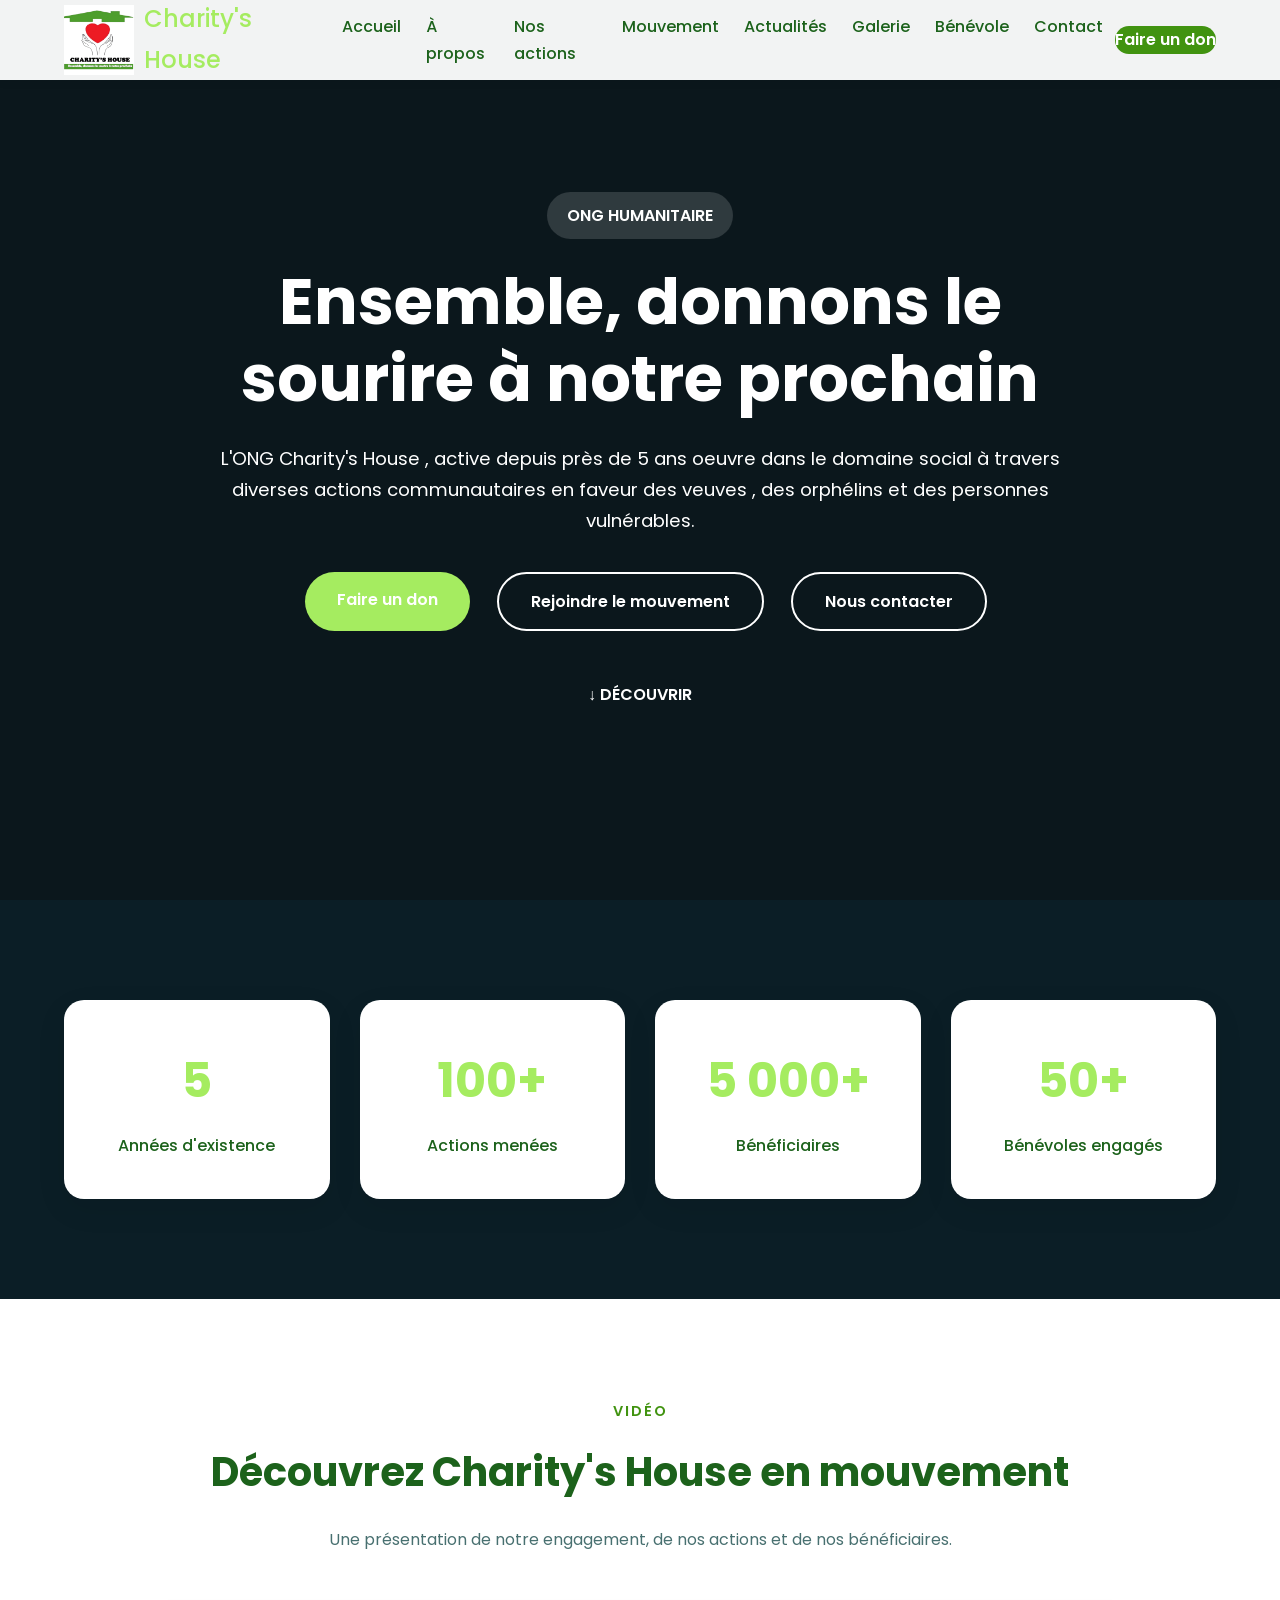
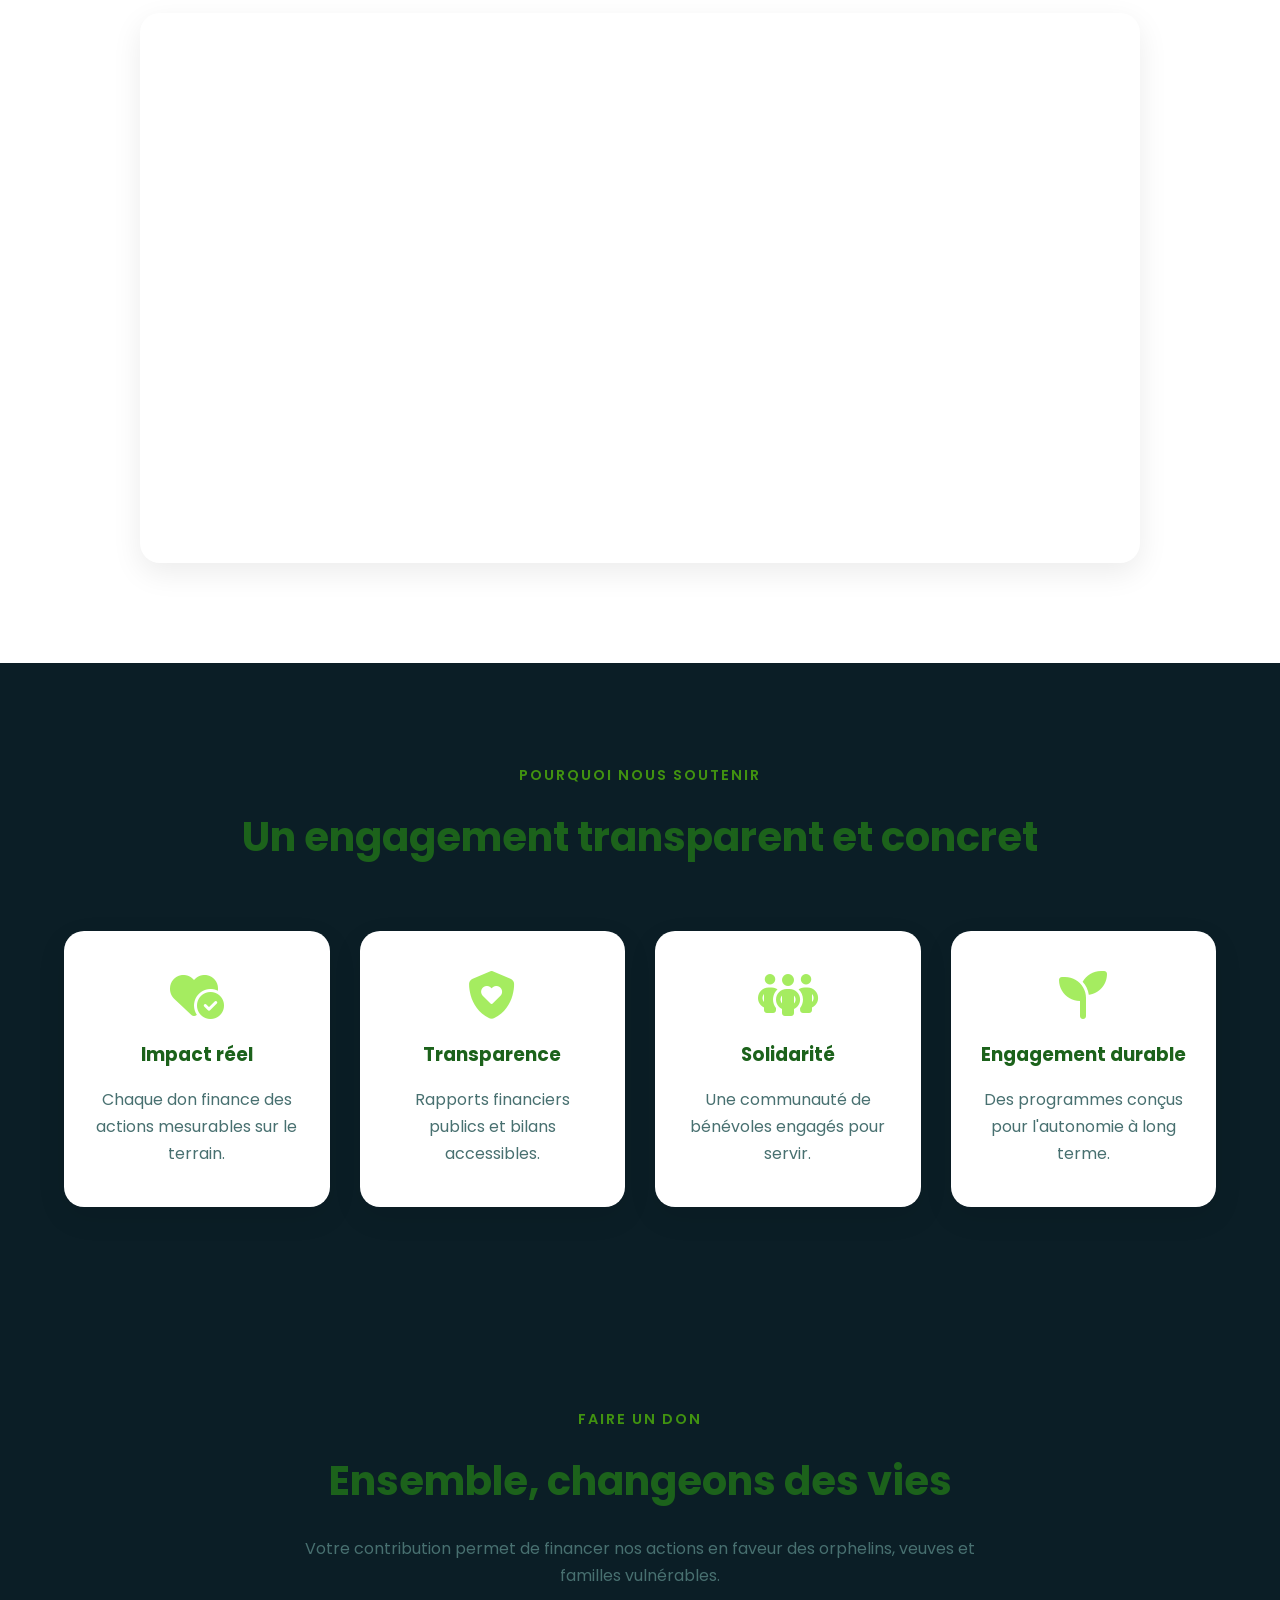
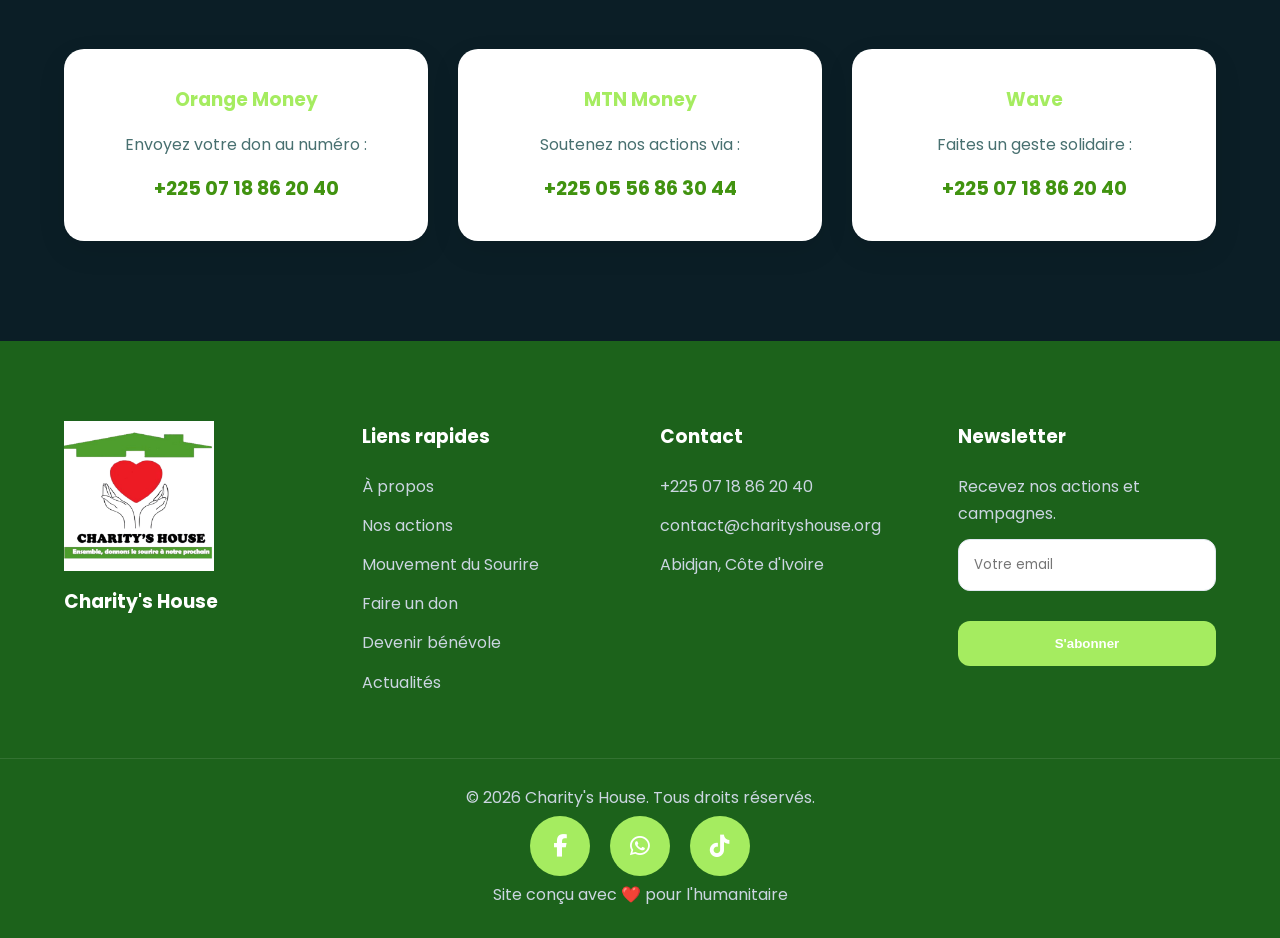
==== commit dc95a4a0: "ajouter de nouvelles pages" ====
--- a/index.html
+++ b/index.html
@@ -27,13 +27,13 @@
             <ul class="nav-links">
 
                 <li><a href="index.html#accueil">Accueil</a></li>
-                <li><a href="index.html#apropos">À propos</a></li>
-                <li><a href="index.html#actions">Nos actions</a></li>
+                <li><a href="a_propos.html">À propos</a></li>
+                <li><a href="nos_action.html">Nos actions</a></li>
                 <li><a href="mouvement.html">Mouvement</a></li>
                 <li><a href="actualite.html">Actualités</a></li>
                 <li><a href="galerie.html">Galerie</a></li>
                 <li><a href="benevole.html">Bénévole</a></li>
-                <li><a href="index.html#contact">Contact</a></li>
+                <li><a href="contact.html">Contact</a></li>
 
             </ul>
 
@@ -88,11 +88,11 @@
              Faire un don
             </a>
             
-            <a href="index.html#benevole" class="btn btn-outline">
+            <a href="benevole.html" class="btn btn-outline">
                 Rejoindre le mouvement
             </a>
 
-            <a href="index.html#contact" class="btn btn-outline">
+            <a href="contact.html" class="btn btn-outline">
                 Nous contacter
             </a>
 
@@ -283,446 +283,6 @@
 </section>
 
 <!-- ========================================= -->
-<!-- A PROPOS -->
-<!-- ========================================= -->
-
-<section id="apropos" class="about">
-
-    <div class="container">
-
-        <div class="section-header">
-
-            <span class="section-subtitle">
-                À PROPOS
-            </span>
-
-            <h2>
-                Une ONG née d'un élan du cœur
-            </h2>
-
-            <p>
-                Depuis 2021, Charity's House porte
-                une mission simple :
-                rendre le sourire à ceux qui en ont
-                le plus besoin.
-            </p>
-
-        </div>
-
-        <!-- HISTOIRE -->
-
-        <div class="about-story">
-
-            <div class="about-text">
-
-                <h3>
-                    Notre histoire
-                </h3>
-
-                <h4>
-                    D'une initiative locale
-                    à un mouvement humanitaire
-                </h4>
-
-                <p>
-                    Tout commence en 2021,
-                    lorsqu'un petit groupe d'amis décide
-                    de répondre à l'urgence sociale
-                    dans leur quartier.
-                </p>
-
-                <p>
-                    Quelques colis alimentaires,
-                    beaucoup d'écoute,
-                    et une conviction :
-                    personne ne devrait être laissé seul
-                    face à la précarité.
-                </p>
-
-                <p>
-                    Aujourd'hui,
-                    Charity's House c'est plus de
-                    50 bénévoles,
-                    des programmes structurés
-                    et des milliers de vies touchées
-                    chaque année.
-                </p>
-
-            </div>
-
-            <div class="about-image">
-
-                <img src="assets/images/presi.jpg"
-                    alt="Président Charity's House">
-
-            </div>
-
-        </div>
-
-        <!-- VISION MISSION -->
-
-        <div class="vision-mission">
-
-            <div class="vision-card">
-
-                <i class="fa-solid fa-eye"></i>
-
-                <h3>
-                    Notre vision
-                </h3>
-
-                <p>
-                    Un monde où chaque personne,
-                    quelle que soit sa situation,
-                    peut accéder à la dignité,
-                    à l'espoir et à un avenir.
-                </p>
-
-            </div>
-
-            <div class="mission-card">
-
-                <i class="fa-solid fa-bullseye"></i>
-
-                <h3>
-                    Notre mission
-                </h3>
-
-                <p>
-                    Mobiliser les ressources humaines
-                    et matérielles pour soutenir
-                    concrètement les plus vulnérables.
-                </p>
-
-            </div>
-
-        </div>
-
-        <!-- VALEURS -->
-
-        <div class="values-section">
-
-            <h3>
-                Nos valeurs
-            </h3>
-
-            <p>
-                Ce qui nous guide chaque jour
-            </p>
-
-            <div class="values-grid">
-
-                <div class="value-card">
-                    <i class="fa-solid fa-handshake"></i>
-                    <h4>Solidarité</h4>
-                </div>
-
-                <div class="value-card">
-                    <i class="fa-solid fa-heart"></i>
-                    <h4>Respect</h4>
-                </div>
-
-                <div class="value-card">
-                    <i class="fa-solid fa-scale-balanced"></i>
-                    <h4>Transparence</h4>
-                </div>
-
-                <div class="value-card">
-                    <i class="fa-solid fa-people-arrows"></i>
-                    <h4>Humanité</h4>
-                </div>
-
-                <div class="value-card">
-                    <i class="fa-solid fa-award"></i>
-                    <h4>Engagement</h4>
-                </div>
-
-            </div>
-
-        </div>
-
-        <!-- MOT DU PRESIDENT -->
-
-        <div class="president-section">
-
-            <div class="president-photo">
-
-                <img src="assets/images/presidenta.jpeg"
-                    alt="Président Charity's House">
-
-            </div>
-
-            <div class="president-message">
-
-                <span class="section-subtitle">
-                    MOT DU PRÉSIDENT
-                </span>
-
-                <blockquote>
-
-                    « Charity's House n'est pas une organisation,
-                    c'est une famille.
-
-                    Chaque sourire que nous offrons
-                    est un peu de lumière dans un monde
-                    qui en a tant besoin.
-
-                    Je vous invite à nous rejoindre,
-                    peu importe votre histoire. »
-
-                </blockquote>
-
-                <h4>
-                    Amel Bile N'guessan
-                </h4>
-
-                <p>
-                    Président-fondateur
-                </p>
-
-            </div>
-
-        </div>
-
-    </div>
-
-</section>
-
-<!-- ========================================= -->
-<!-- NOS ACTIONS -->
-<!-- ========================================= -->
-
-<section id="actions" class="actions">
-
-    <div class="container">
-
-        <div class="section-header">
-
-            <span class="section-subtitle">
-                NOS ACTIONS
-            </span>
-
-            <h2>
-                Là où l'humanité agit
-            </h2>
-
-            <p>
-                Découvrez nos actions de terrain
-                menées avec passion par nos bénévoles.
-            </p>
-
-        </div>
-
-        <!-- FILTRES -->
-
-        <div class="action-filters">
-
-            <button class="filter-btn active" data-filter="all">  Toutes </button>
-            
-            <button class="filter-btn" data-filter="alimentaire"> Alimentaires</button>
-            
-            <button class="filter-btn" data-filter="veuve"> Veuves </button>
-
-            <button class="filter-btn" data-filter="orphelin">   Orphelins </button>
-
-            <button class="filter-btn" data-filter="communautaire"> Communautaire </button>
-
-        </div>
-
-        <!-- CARTES ACTIONS -->
-
-        <div class="actions-grid">
-
-            <!-- Action 1 -->
-            <div class="action-card" data-category="alimentaire">
-
-                <img src="assets/images/aide.jpg"
-                    alt="Distribution alimentaire">
-
-                <div class="action-content">
-
-                    <h3>  Distribution Alimentaire </h3>
-                    
-
-                    <p> Distribution mensuelle de vivres  aux familles en difficulté. </p>
-
-                    <!--
-
-                    <div class="action-info">
-
-                        <span>
-                            📅 15 Mars 2026
-                        </span>
-
-                        <span>
-                            📍 Abidjan
-                        </span>
-
-                        <span>
-                            👥 450 bénéficiaires
-                        </span>
-
-                    </div> -->
-                   
-                
-                </div>
-
-            </div>
-
-            <div class="action-card" data-category="alimentaire">
-
-            <img src="assets/images/food.jpg" alt="Distribution alimentaire">
-
-    <div class="action-content">
-
-        <h3>Distribution Alimentaire</h3>
-
-        <p>
-            Partage de vivre  à ces differentes familles
-        </p>
-
-    </div>
-
-</div>
-
-            <!-- Action 2 -->
-            <!-- Action 3 -->
-
-            
-                <div class="action-card" data-category="veuve">
-
-                <img src="assets/images/vives.jpg"
-                    alt="Soutien aux veuves">
-
-                <div class="action-content">
-
-                    <h3>   Soutien aux Veuves </h3>
-
-                    <p> Accompagnement économique  et social des femmes vulnérables.</p>
-                    <!--
-
-                    <div class="action-info">
-
-                        <span>📅 12 Mai 2026</span>
-                        <span>📍 Yamoussoukro</span>
-                        <span>👥 150 bénéficiaires</span>
-
-                    </div> -->
-
-                </div>
-            </div>
-
-            <div class="action-card" data-category="veuve">
-
-    <img src="assets/images/money.jpg" alt="Micro crédit">
-
-    <div class="action-content">
-
-        <h3> Solidarité</h3>
-
-        <p>
-            Financement de petites activités génératrices de revenus.
-        </p>
-
-    </div>
-
-</div>
-
-            <!-- Action 4 -->
-
-            
-                <div class="action-card" data-category="orphelin">
-
-                <img src="assets/images/sacs.jpg"
-                    alt="Orphelins">
-
-                <div class="action-content">
-                    <h3>  Soutien aux Orphelins</h3>
-
-                    <p>   Scolarisation, accompagnement et encadrement quotidien. </p>
-                    <!--
-
-                    <div class="action-info">
-
-                        <span>📅 18 Juin 2026</span>
-                        <span>📍 Daloa</span>
-                        <span>👥 220 bénéficiaires</span>
-
-                    </div> -->
-
-                </div>
-
-            </div>
-
-            
-
-            <!-- Action 5 -->
-
-            
-
-            <div class="action-card" data-category="communautaire">
-
-                <img src="assets/images/simple.jpg"
-                    alt="Action communautaire">
-
-                <div class="action-content">
-                
-                    <h3>
-                        Mobilisation Communautaire
-                    </h3>
-
-                    <p>
-                        Renforcement du vivre-ensemble
-                        et de la solidarité locale.
-                    </p>
-                    <!--
-
-                    <div class="action-info">
-
-                        <span>📅 30 Juin 2026</span>
-                        <span>📍 Korhogo</span>
-                        <span>👥 600 bénéficiaires</span>
-
-                    </div> -->
-
-                </div>
-
-            </div>
-
-            <div class="action-card" data-category="communautaire">
-
-                <img src="assets/images/partage.jpg"
-                    alt="Action communautaire">
-
-                <div class="action-content">
-                
-                    <h3>
-                        Mobilisation Communautaire
-                    </h3>
-
-                    <p>
-                        Ensemble , donnons le sourire à notre prochain
-                    </p>
-                    <!--
-
-                    <div class="action-info">
-
-                        <span>📅 30 Juin 2026</span>
-                        <span>📍 Korhogo</span>
-                        <span>👥 600 bénéficiaires</span>
-
-                    </div> -->
-
-                </div>
-
-            </div>
-
-
-            
-
-</section>
-
-<!-- ========================================= -->
 <!-- MOUVEMENT DU SOURIRE -->
 <!-- ========================================= -->
 
@@ -826,149 +386,8 @@
 </section>
 
 <!-- ========================================= -->
-<!-- CONTACT -->
-<!-- ========================================= -->
-
-<section id="contact" class="contact">
-
-    <div class="container">
-
-        <div class="section-header">
-
-            <span class="section-subtitle">
-                CONTACT
-            </span>
-
-            <h2>
-                Parlons ensemble
-            </h2>
-
-            <p>
-                Une question, une suggestion,
-                une envie d'aider ?
-                Notre équipe est à votre écoute.
-            </p>
-
-        </div>
-
-        <!-- INFOS CONTACT -->
-
-        <div class="contact-info">
-
-            <div class="contact-card">
-
-                <i class="fa-solid fa-phone"></i>
-
-                <h3>Téléphone</h3>
-
-                <p>
-                    +225 07 00 00 00 00
-                </p>
-
-            </div>
-
-            <div class="contact-card">
-
-                <i class="fa-brands fa-whatsapp"></i>
-
-                <h3>WhatsApp</h3>
-
-                <p>
-                    +225 07 18 86 20 40
-                </p>
-
-            </div>
-
-            <div class="contact-card">
-
-                <i class="fa-solid fa-envelope"></i>
-
-                <h3>Email</h3>
-
-                <p>
-                    contact@charityshouse.org
-                </p>
-
-            </div>
-
-            <div class="contact-card">
-
-                <i class="fa-solid fa-location-dot"></i>
-
-                <h3>Adresse</h3>
-
-                <p>
-                     Abidjan
-                    Côte d'Ivoire
-                </p>
-
-            </div>
-
-        </div>
-
-        <!-- RESEAUX SOCIAUX -->
-
-        </div>
-
-        <!-- FORMULAIRE CONTACT -->
-
-        <div class="contact-form-container">
-
-            <div class="contact-form">
-
-                <h3>
-                    Envoyez-nous un message
-                </h3>
-
-                <p>
-                    Réponse sous 24h ouvrées.
-                </p>
-
-                <form>
-
-                    <input type="text"
-                        placeholder="Nom complet">
-
-                    <input type="email"
-                        placeholder="Email">
-
-                    <input type="text"
-                        placeholder="Sujet">
-
-                    <textarea
-                        placeholder="Votre message"></textarea>
-
-                    <button type="submit">
-                        Envoyer
-                    </button>
-
-                </form>
-
-            </div>
-
-        </div>
-
-        <!-- GOOGLE MAPS -->
-
-        <div class="map-container">
-
-            <iframe
-                src="https://www.google.com/maps/embed?pb="
-                allowfullscreen=""
-                loading="lazy">
-            </iframe>
-
-        </div>
-
-    </div>
-
-</section>
-
-<!-- ========================================= -->
 <!-- FOOTER -->
 <!-- ========================================= -->
-
-
 
 <footer class="footer">
 
@@ -1000,13 +419,13 @@
                 <ul>
 
                     <li>
-                        <a href="index.html#apropos">
+                        <a href="a_propos.html">
                             À propos
                         </a>
                     </li>
 
                     <li>
-                        <a href="index.html#actions">
+                        <a href="nos_action.html">
                             Nos actions
                         </a>
                     </li>
@@ -1123,7 +542,7 @@
 
 </footer>
 
-<script src="js/script.js"></script>      
+<script src="js/script.js"></script> 
 
 </body>
 </html>
--- a/css/style.css
+++ b/css/style.css
@@ -187,11 +187,12 @@
 
     color: white;
 
-    padding: 12px 24px;
+    padding: 0px;
 
     border-radius: 50px;
 
     font-weight: 600;
+    white-space: nowrap;
 }
 
 .btn-don:hover {
@@ -975,7 +976,7 @@
 
     width: 100%;
 
-    height: 500px;
+   
 
     
 }
